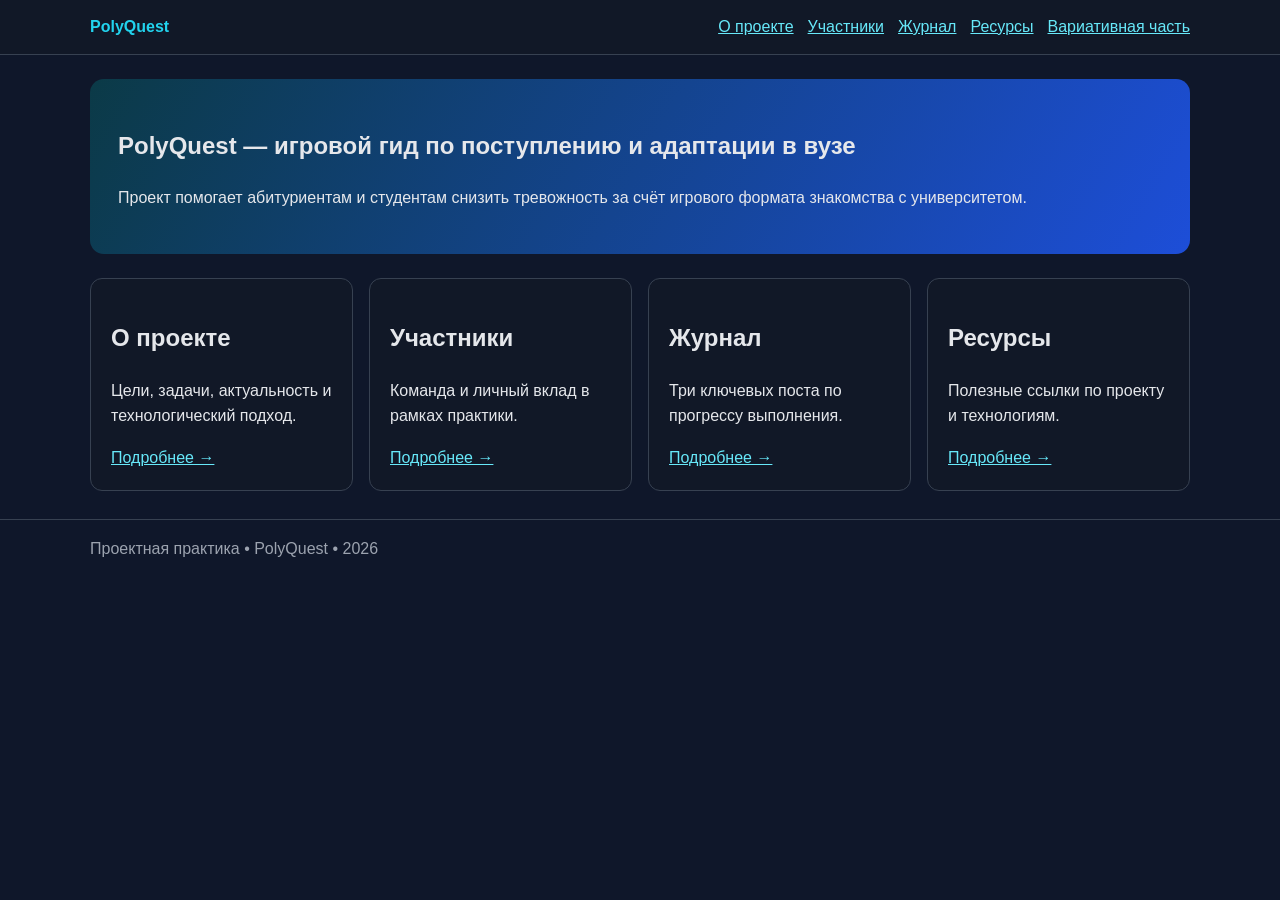
==== site/index.html @ 9ec341b6 "Предзащита" ====
<!doctype html>
<html lang="ru">
<head>
  <meta charset="UTF-8">
  <meta name="viewport" content="width=device-width, initial-scale=1.0">
  <title>PolyQuest — проектная практика</title>
  <link rel="stylesheet" href="css/style.css">
</head>
<body>
  <header class="header">
    <div class="container">
      <a class="logo" href="index.html">PolyQuest</a>
      <nav>
        <ul class="menu">
          <li><a href="about.html">О проекте</a></li>
          <li><a href="participants.html">Участники</a></li>
          <li><a href="journal.html">Журнал</a></li>
          <li><a href="resources.html">Ресурсы</a></li>
          <li><a href="variable.html">Вариативная часть</a></li>
        </ul>
      </nav>
    </div>
  </header>

  <main class="container">
    <section class="hero">
      <h1>PolyQuest — игровой гид по поступлению и адаптации в вузе</h1>
      <p>
        Проект помогает абитуриентам и студентам снизить тревожность за счёт
        игрового формата знакомства с университетом.
      </p>
    </section>

    <section class="cards">
      <article class="card">
        <h2>О проекте</h2>
        <p>Цели, задачи, актуальность и технологический подход.</p>
        <a href="about.html">Подробнее →</a>
      </article>
      <article class="card">
        <h2>Участники</h2>
        <p>Команда и личный вклад в рамках практики.</p>
        <a href="participants.html">Подробнее →</a>
      </article>
      <article class="card">
        <h2>Журнал</h2>
        <p>Три ключевых поста по прогрессу выполнения.</p>
        <a href="journal.html">Подробнее →</a>
      </article>
      <article class="card">
        <h2>Ресурсы</h2>
        <p>Полезные ссылки по проекту и технологиям.</p>
        <a href="resources.html">Подробнее →</a>
      </article>
    </section>
  </main>

  <footer class="footer">
    <div class="container">Проектная практика • PolyQuest • 2026</div>
  </footer>
</body>
</html>
---- site/css/style.css ----
:root {
  --bg: #0f172a;
  --surface: #111827;
  --card: #1f2937;
  --text: #e5e7eb;
  --muted: #9ca3af;
  --accent: #22d3ee;
  --border: #374151;
}

* { box-sizing: border-box; }

body {
  margin: 0;
  font-family: Inter, Segoe UI, Arial, sans-serif;
  background: var(--bg);
  color: var(--text);
  line-height: 1.6;
}

.container {
  width: min(1100px, 92%);
  margin: 0 auto;
}

.header {
  background: var(--surface);
  border-bottom: 1px solid var(--border);
  position: sticky;
  top: 0;
}

.header .container {
  display: flex;
  align-items: center;
  justify-content: space-between;
  gap: 16px;
  padding: 14px 0;
}

.logo {
  color: var(--accent);
  text-decoration: none;
  font-weight: 700;
}

.menu {
  list-style: none;
  display: flex;
  flex-wrap: wrap;
  gap: 14px;
  margin: 0;
  padding: 0;
}

a { color: #67e8f9; }

.hero {
  background: linear-gradient(120deg, #0b3a47, #1d4ed8);
  border-radius: 14px;
  padding: 28px;
  margin: 24px 0;
}

.content,
.card {
  background: var(--surface);
  border: 1px solid var(--border);
  border-radius: 12px;
  padding: 20px;
}

.cards {
  display: grid;
  grid-template-columns: repeat(auto-fit, minmax(230px, 1fr));
  gap: 16px;
  margin-bottom: 26px;
}

.muted { color: var(--muted); }

.footer {
  border-top: 1px solid var(--border);
  margin-top: 28px;
}

.footer .container {
  padding: 16px 0;
  color: var(--muted);
}
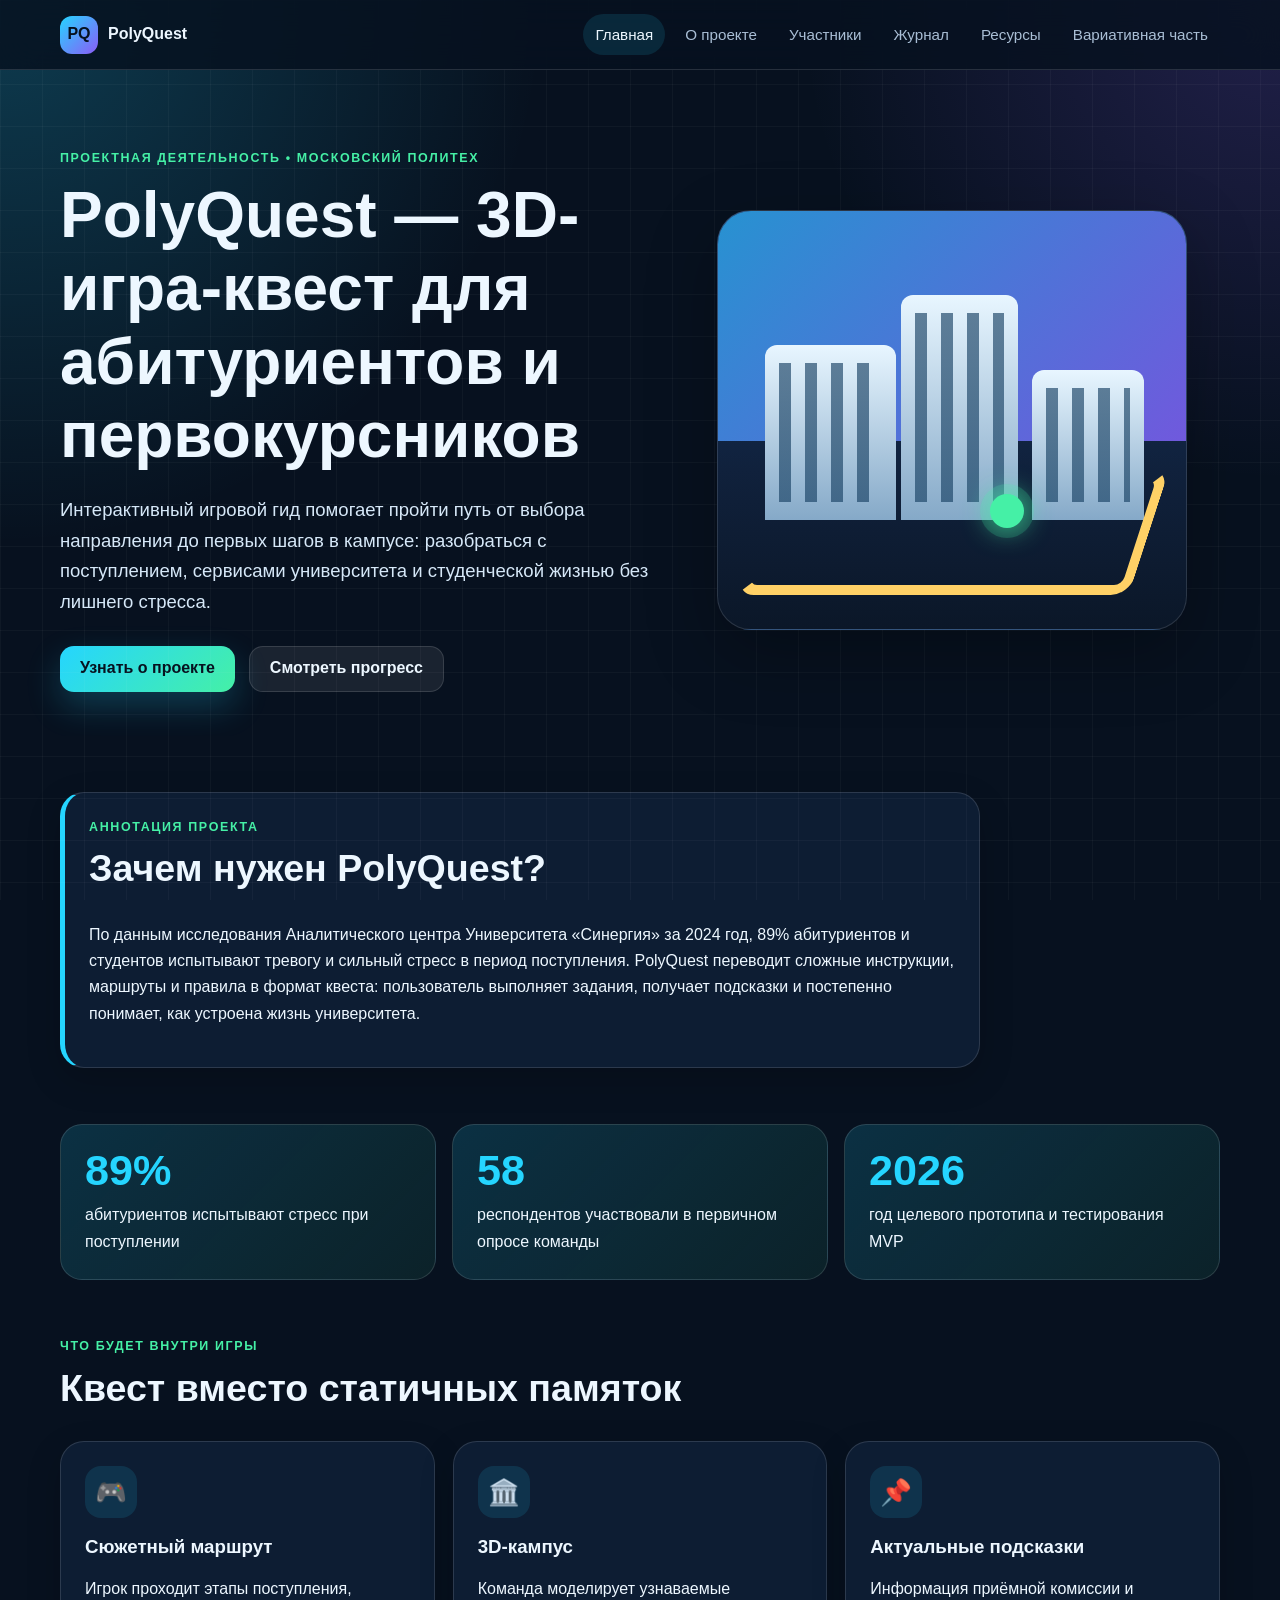
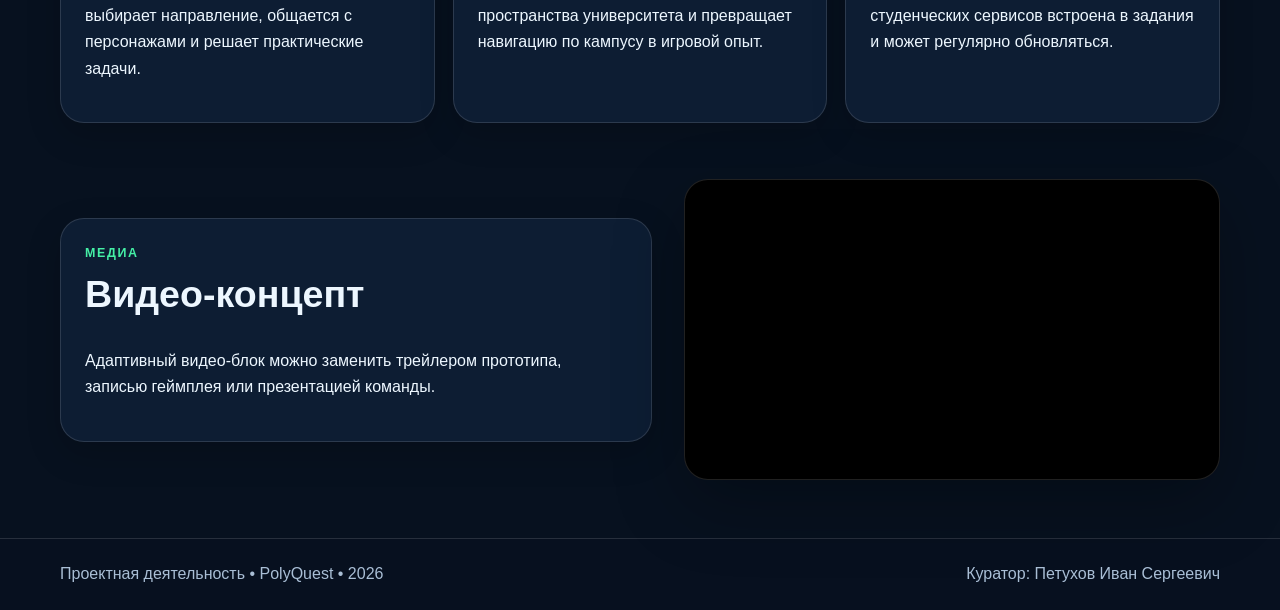
==== commit 9dddd6a3: "Подготовка к защите, доделывания сайта" ====
--- a/site/index.html
+++ b/site/index.html
@@ -1,62 +1,13 @@
 <!doctype html>
 <html lang="ru">
-<head>
-  <meta charset="UTF-8">
-  <meta name="viewport" content="width=device-width, initial-scale=1.0">
-  <title>PolyQuest — проектная практика</title>
-  <link rel="stylesheet" href="css/style.css">
-</head>
+<head><meta charset="UTF-8"><meta name="viewport" content="width=device-width, initial-scale=1.0"><title>PolyQuest — игровой гид по Московскому Политеху</title><link rel="stylesheet" href="css/style.css"></head>
 <body>
-  <header class="header">
-    <div class="container">
-      <a class="logo" href="index.html">PolyQuest</a>
-      <nav>
-        <ul class="menu">
-          <li><a href="about.html">О проекте</a></li>
-          <li><a href="participants.html">Участники</a></li>
-          <li><a href="journal.html">Журнал</a></li>
-          <li><a href="resources.html">Ресурсы</a></li>
-          <li><a href="variable.html">Вариативная часть</a></li>
-        </ul>
-      </nav>
-    </div>
-  </header>
-
-  <main class="container">
-    <section class="hero">
-      <h1>PolyQuest — игровой гид по поступлению и адаптации в вузе</h1>
-      <p>
-        Проект помогает абитуриентам и студентам снизить тревожность за счёт
-        игрового формата знакомства с университетом.
-      </p>
-    </section>
-
-    <section class="cards">
-      <article class="card">
-        <h2>О проекте</h2>
-        <p>Цели, задачи, актуальность и технологический подход.</p>
-        <a href="about.html">Подробнее →</a>
-      </article>
-      <article class="card">
-        <h2>Участники</h2>
-        <p>Команда и личный вклад в рамках практики.</p>
-        <a href="participants.html">Подробнее →</a>
-      </article>
-      <article class="card">
-        <h2>Журнал</h2>
-        <p>Три ключевых поста по прогрессу выполнения.</p>
-        <a href="journal.html">Подробнее →</a>
-      </article>
-      <article class="card">
-        <h2>Ресурсы</h2>
-        <p>Полезные ссылки по проекту и технологиям.</p>
-        <a href="resources.html">Подробнее →</a>
-      </article>
-    </section>
-  </main>
-
-  <footer class="footer">
-    <div class="container">Проектная практика • PolyQuest • 2026</div>
-  </footer>
-</body>
-</html>
+<header class="header"><div class="container nav-wrap"><a class="logo" href="index.html"><span>PQ</span> PolyQuest</a><nav aria-label="Основная навигация"><ul class="menu"><li><a class="active" href="index.html">Главная</a></li><li><a href="about.html">О проекте</a></li><li><a href="participants.html">Участники</a></li><li><a href="journal.html">Журнал</a></li><li><a href="resources.html">Ресурсы</a></li><li><a href="variable.html">Вариативная часть</a></li></ul></nav></div></header>
+<main>
+<section class="hero"><div class="container hero-grid"><div><p class="eyebrow">Проектная деятельность • Московский Политех</p><h1>PolyQuest — 3D-игра-квест для абитуриентов и первокурсников</h1><p class="lead">Интерактивный игровой гид помогает пройти путь от выбора направления до первых шагов в кампусе: разобраться с поступлением, сервисами университета и студенческой жизнью без лишнего стресса.</p><div class="hero-actions"><a class="button" href="about.html">Узнать о проекте</a><a class="button ghost" href="journal.html">Смотреть прогресс</a></div></div><div class="game-visual" role="img" aria-label="CSS-иллюстрация 3D-кампуса"><div class="campus-card"><div class="campus-sky"></div><div class="building building-one"></div><div class="building building-two"></div><div class="building building-three"></div><div class="route"></div><div class="player-dot"></div></div></div></div></section>
+<section class="container section"><article class="content wide annotation"><p class="eyebrow">Аннотация проекта</p><h2>Зачем нужен PolyQuest?</h2><p>По данным исследования Аналитического центра Университета «Синергия» за 2024 год, 89% абитуриентов и студентов испытывают тревогу и сильный стресс в период поступления. PolyQuest переводит сложные инструкции, маршруты и правила в формат квеста: пользователь выполняет задания, получает подсказки и постепенно понимает, как устроена жизнь университета.</p></article></section>
+<section class="container stats section compact"><article class="stat-card"><strong>89%</strong><span>абитуриентов испытывают стресс при поступлении</span></article><article class="stat-card"><strong>58</strong><span>респондентов участвовали в первичном опросе команды</span></article><article class="stat-card"><strong>2026</strong><span>год целевого прототипа и тестирования MVP</span></article></section>
+<section class="container section"><div class="section-head"><p class="eyebrow">Что будет внутри игры</p><h2>Квест вместо статичных памяток</h2></div><div class="cards"><article class="card"><div class="icon">🎮</div><h3>Сюжетный маршрут</h3><p>Игрок проходит этапы поступления, выбирает направление, общается с персонажами и решает практические задачи.</p></article><article class="card"><div class="icon">🏛️</div><h3>3D-кампус</h3><p>Команда моделирует узнаваемые пространства университета и превращает навигацию по кампусу в игровой опыт.</p></article><article class="card"><div class="icon">📌</div><h3>Актуальные подсказки</h3><p>Информация приёмной комиссии и студенческих сервисов встроена в задания и может регулярно обновляться.</p></article></div></section>
+<section class="container section two-column"><div class="content"><p class="eyebrow">Медиа</p><h2>Видео-концепт</h2><p>Адаптивный видео-блок можно заменить трейлером прототипа, записью геймплея или презентацией команды.</p></div><div class="video-frame"><iframe src="https://www.youtube.com/embed/dQw4w9WgXcQ" title="Демонстрационный видеоблок PolyQuest" allowfullscreen></iframe></div></section>
+</main><footer class="footer"><div class="container footer-grid"><span>Проектная деятельность • PolyQuest • 2026</span><span>Куратор: Петухов Иван Сергеевич</span></div></footer>
+</body></html>
--- a/site/css/style.css
+++ b/site/css/style.css
@@ -1,90 +1 @@
-:root {
-  --bg: #0f172a;
-  --surface: #111827;
-  --card: #1f2937;
-  --text: #e5e7eb;
-  --muted: #9ca3af;
-  --accent: #22d3ee;
-  --border: #374151;
-}
-
-* { box-sizing: border-box; }
-
-body {
-  margin: 0;
-  font-family: Inter, Segoe UI, Arial, sans-serif;
-  background: var(--bg);
-  color: var(--text);
-  line-height: 1.6;
-}
-
-.container {
-  width: min(1100px, 92%);
-  margin: 0 auto;
-}
-
-.header {
-  background: var(--surface);
-  border-bottom: 1px solid var(--border);
-  position: sticky;
-  top: 0;
-}
-
-.header .container {
-  display: flex;
-  align-items: center;
-  justify-content: space-between;
-  gap: 16px;
-  padding: 14px 0;
-}
-
-.logo {
-  color: var(--accent);
-  text-decoration: none;
-  font-weight: 700;
-}
-
-.menu {
-  list-style: none;
-  display: flex;
-  flex-wrap: wrap;
-  gap: 14px;
-  margin: 0;
-  padding: 0;
-}
-
-a { color: #67e8f9; }
-
-.hero {
-  background: linear-gradient(120deg, #0b3a47, #1d4ed8);
-  border-radius: 14px;
-  padding: 28px;
-  margin: 24px 0;
-}
-
-.content,
-.card {
-  background: var(--surface);
-  border: 1px solid var(--border);
-  border-radius: 12px;
-  padding: 20px;
-}
-
-.cards {
-  display: grid;
-  grid-template-columns: repeat(auto-fit, minmax(230px, 1fr));
-  gap: 16px;
-  margin-bottom: 26px;
-}
-
-.muted { color: var(--muted); }
-
-.footer {
-  border-top: 1px solid var(--border);
-  margin-top: 28px;
-}
-
-.footer .container {
-  padding: 16px 0;
-  color: var(--muted);
-}
+:root{--bg:#07111f;--surface:rgba(15,31,55,.88);--text:#edf7ff;--muted:#a9bed5;--accent:#25d5ff;--accent2:#8b5cf6;--green:#45f0a6;--border:rgba(255,255,255,.13);--shadow:0 24px 70px rgba(0,0,0,.28)}*{box-sizing:border-box}body{margin:0;font-family:Inter,"Segoe UI",Arial,sans-serif;background:radial-gradient(circle at top left,rgba(37,213,255,.22),transparent 34rem),radial-gradient(circle at top right,rgba(139,92,246,.2),transparent 30rem),var(--bg);color:var(--text);line-height:1.65}body:before{content:"";position:fixed;inset:0;pointer-events:none;background-image:linear-gradient(rgba(255,255,255,.035) 1px,transparent 1px),linear-gradient(90deg,rgba(255,255,255,.035) 1px,transparent 1px);background-size:42px 42px}a{color:#7de8ff;text-decoration:none}a:hover{color:white}.container{width:min(1160px,92%);margin:0 auto}.section{margin:56px auto}.compact{margin-top:28px}.page{padding-top:42px}.header{background:rgba(7,17,31,.84);border-bottom:1px solid var(--border);position:sticky;top:0;z-index:10;backdrop-filter:blur(18px)}.nav-wrap{display:flex;align-items:center;justify-content:space-between;gap:18px;padding:14px 0}.logo{display:inline-flex;align-items:center;gap:10px;color:var(--text);font-weight:800}.logo span{display:grid;place-items:center;width:38px;height:38px;border-radius:12px;background:linear-gradient(135deg,var(--accent),var(--accent2));color:#06111f}.menu{list-style:none;display:flex;flex-wrap:wrap;justify-content:flex-end;gap:8px;margin:0;padding:0}.menu a{display:inline-block;padding:8px 12px;border-radius:999px;color:var(--muted);font-size:.95rem}.menu a:hover,.menu a.active{background:rgba(37,213,255,.12);color:var(--text)}.hero{padding:78px 0 44px;overflow:hidden}.hero-grid,.two-column{display:grid;grid-template-columns:minmax(0,1.05fr) minmax(320px,.95fr);gap:32px;align-items:center}.eyebrow{color:var(--green);text-transform:uppercase;letter-spacing:.13em;font-size:.78rem;font-weight:800;margin:0 0 10px}h1,h2,h3{line-height:1.15;margin-top:0}h1{font-size:clamp(2.2rem,5vw,4.8rem);margin-bottom:22px}h2{font-size:clamp(1.6rem,3vw,2.35rem)}.lead{font-size:1.16rem;color:#d6e8f8;max-width:780px}.muted{color:var(--muted)}.hero-actions{display:flex;flex-wrap:wrap;gap:14px;margin-top:28px}.button{display:inline-flex;align-items:center;justify-content:center;min-height:46px;padding:0 20px;border-radius:14px;color:#06111f;background:linear-gradient(135deg,var(--accent),var(--green));font-weight:800;box-shadow:0 14px 34px rgba(37,213,255,.22)}.button.ghost{background:rgba(255,255,255,.08);color:var(--text);border:1px solid var(--border);box-shadow:none}.game-visual{min-height:420px;display:grid;place-items:center}.campus-card{width:min(470px,100%);aspect-ratio:1.12;position:relative;overflow:hidden;border:1px solid var(--border);border-radius:34px;background:linear-gradient(180deg,#163a68,#10213c 62%,#0b1728);box-shadow:var(--shadow)}.campus-sky{position:absolute;inset:0 0 45%;background:linear-gradient(135deg,#2792d1,#7059dd)}.building{position:absolute;bottom:26%;border-radius:12px 12px 0 0;background:linear-gradient(180deg,#e8f6ff,#85a9c8)}.building:before{content:"";position:absolute;inset:18px 14px;background:repeating-linear-gradient(90deg,#174063 0 12px,transparent 12px 26px);opacity:.65}.building-one{left:10%;width:28%;height:42%}.building-two{left:39%;width:25%;height:54%}.building-three{right:9%;width:24%;height:36%}.route{position:absolute;left:8%;right:8%;bottom:8%;height:30%;border:10px solid transparent;border-bottom-color:#ffd166;border-right-color:#ffd166;transform:skewX(-18deg);border-radius:18px}.player-dot{position:absolute;left:58%;bottom:24%;width:34px;height:34px;border-radius:50%;background:var(--green);box-shadow:0 0 0 10px rgba(69,240,166,.18),0 0 28px rgba(69,240,166,.9)}.content,.card,.resource-card,.post-card{background:var(--surface);border:1px solid var(--border);border-radius:24px;padding:24px;box-shadow:0 12px 34px rgba(0,0,0,.18)}.wide{max-width:920px}.annotation{border-left:5px solid var(--accent)}.accent-panel{background:linear-gradient(135deg,rgba(37,213,255,.16),rgba(139,92,246,.16))}.cards{display:grid;grid-template-columns:repeat(auto-fit,minmax(230px,1fr));gap:18px}.card{transition:.2s}.card:hover{transform:translateY(-4px);border-color:rgba(37,213,255,.45)}.icon{width:52px;height:52px;display:grid;place-items:center;border-radius:16px;background:rgba(37,213,255,.12);font-size:1.6rem;margin-bottom:18px}.stats{display:grid;grid-template-columns:repeat(auto-fit,minmax(220px,1fr));gap:16px}.stat-card{padding:24px;border-radius:22px;background:linear-gradient(135deg,rgba(37,213,255,.16),rgba(69,240,166,.08));border:1px solid var(--border)}.stat-card strong{display:block;font-size:2.7rem;color:var(--accent);line-height:1;margin-bottom:10px}.section-head{max-width:780px;margin-bottom:22px}.page-title{margin-bottom:34px}.video-frame{overflow:hidden;border-radius:24px;border:1px solid var(--border);aspect-ratio:16/9;box-shadow:var(--shadow);background:#000}.video-frame iframe{width:100%;height:100%;border:0;display:block}.task-list{counter-reset:tasks;list-style:none;padding:0;display:grid;gap:14px}.task-list li{counter-increment:tasks;padding:18px 18px 18px 64px;border:1px solid var(--border);border-radius:18px;background:var(--surface);position:relative}.task-list li:before{content:counter(tasks);position:absolute;left:18px;top:16px;width:32px;height:32px;border-radius:50%;display:grid;place-items:center;background:var(--accent);color:#06111f;font-weight:900}.timeline-grid,.roles-grid,.resource-grid,.risk-grid{display:grid;grid-template-columns:repeat(auto-fit,minmax(240px,1fr));gap:18px}.timeline-grid article{padding:22px;border-radius:22px;border:1px solid var(--border);background:var(--surface)}.timeline-grid span,.post-content time{color:var(--green);font-weight:800}.role-block h3{color:var(--accent)}.check-list{padding-left:0;list-style:none}.check-list li{margin:10px 0;padding-left:32px;position:relative}.check-list li:before{content:"✓";position:absolute;left:0;color:var(--green);font-weight:900}.journal-list{display:grid;gap:22px}.post-card{display:grid;grid-template-columns:280px minmax(0,1fr);gap:24px;overflow:hidden;padding:0}.post-content{padding:24px 24px 24px 0}.post-media{min-height:230px}.post-media.research{background:linear-gradient(135deg,#123b64,#2f79a8)}.post-media.prototype{background:linear-gradient(135deg,#33205d,#157d9f)}.post-media.campus{background:linear-gradient(135deg,#173b2f,#2770aa)}.resource-card ul{padding-left:20px}.resource-card li{margin:12px 0}.footer{border-top:1px solid var(--border);margin-top:58px;background:rgba(7,17,31,.75)}.footer-grid{display:flex;justify-content:space-between;gap:16px;flex-wrap:wrap;padding:22px 0;color:var(--muted)}@media(max-width:860px){.nav-wrap{align-items:flex-start;flex-direction:column}.menu{justify-content:flex-start}.hero{padding-top:42px}.hero-grid,.two-column{grid-template-columns:1fr}.game-visual{min-height:320px}.post-card{grid-template-columns:1fr}.post-content{padding:0 24px 24px}.post-media{min-height:180px}}@media(max-width:520px){.container{width:min(100% - 24px,1160px)}.menu a{padding:7px 9px;font-size:.88rem}.content,.card,.resource-card{padding:18px;border-radius:18px}.hero-actions{flex-direction:column}.button{width:100%}}
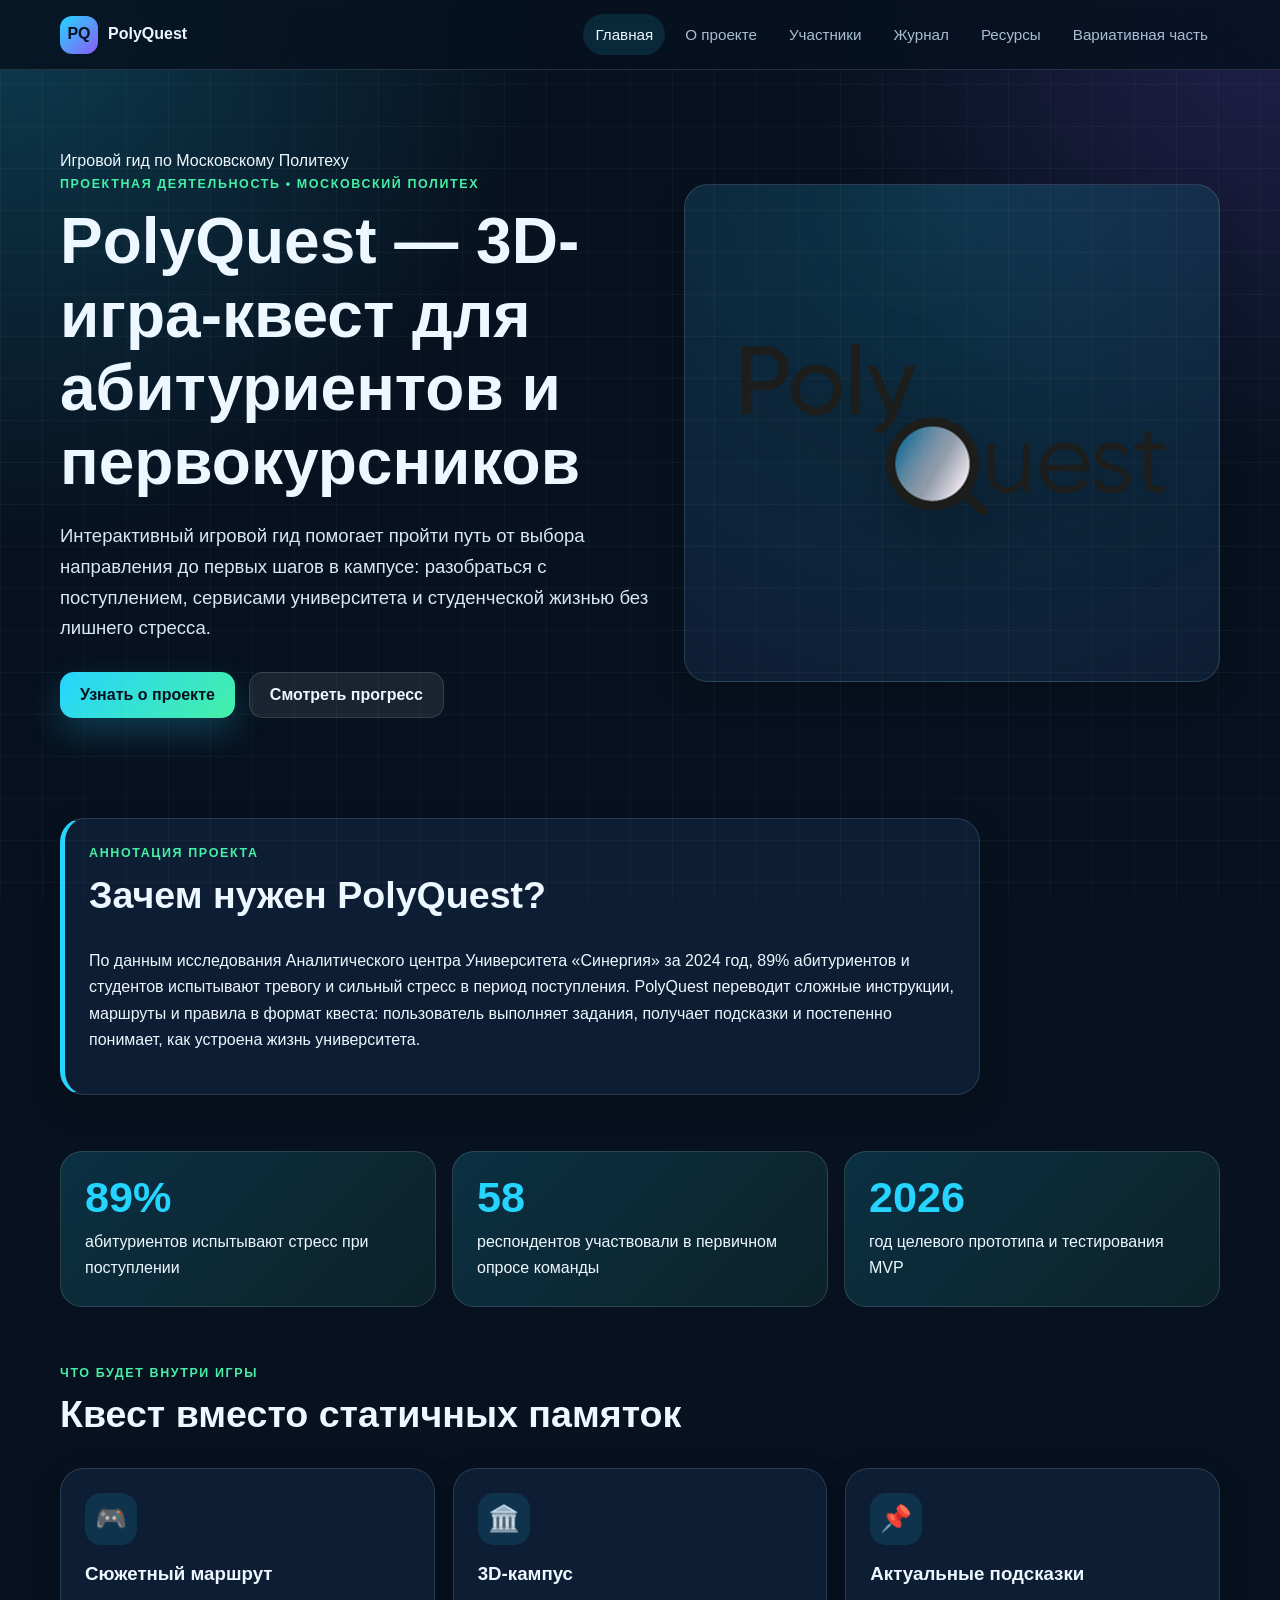
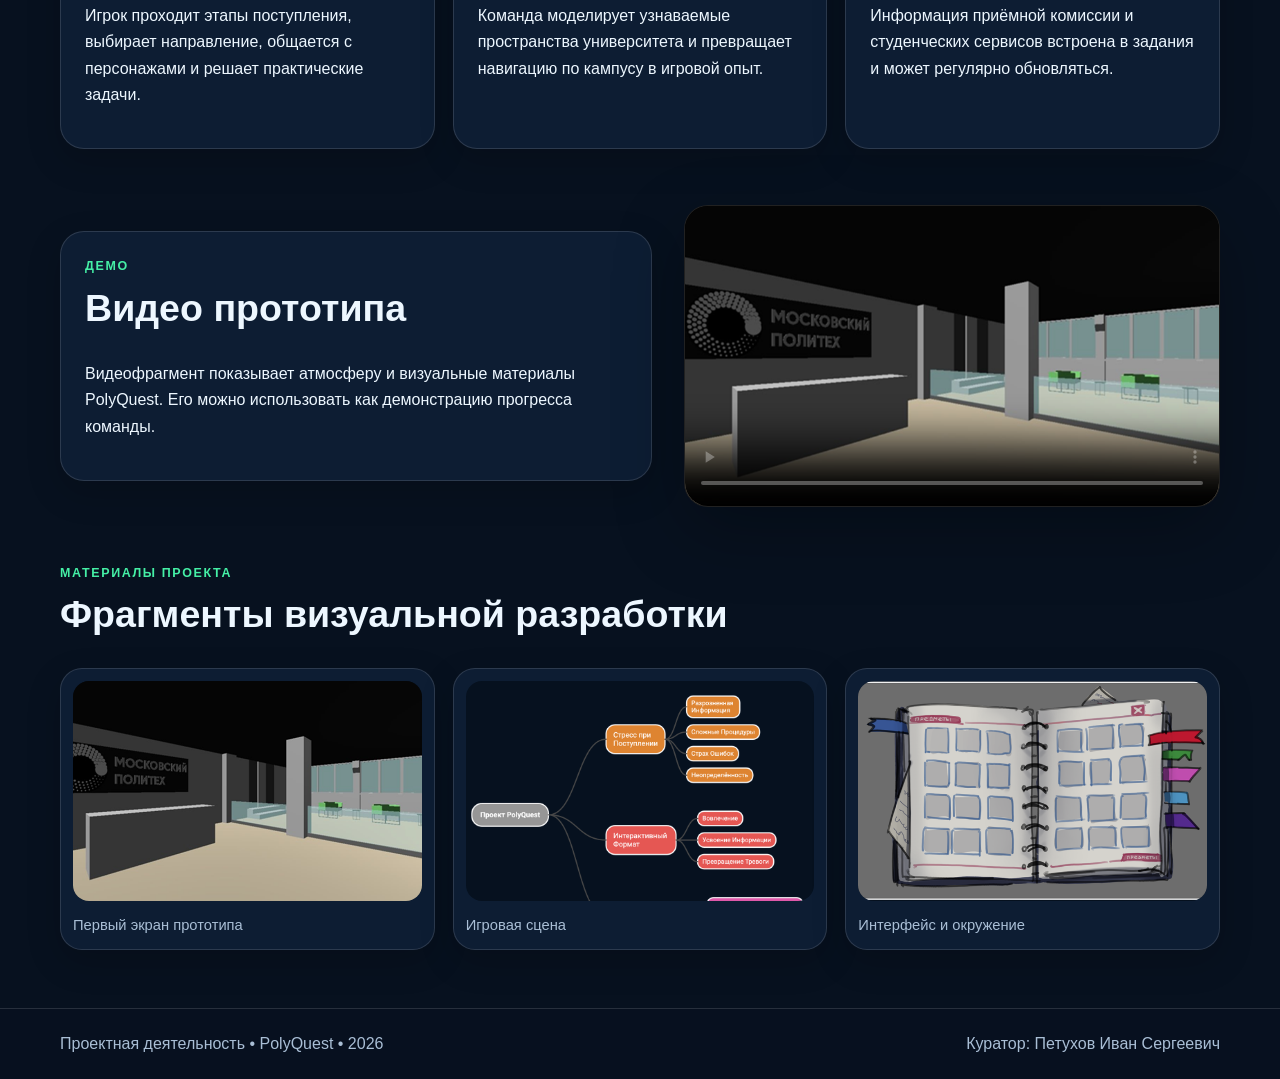
==== commit 53291240: "Добавление материалов на сайт" ====
--- a/site/index.html
+++ b/site/index.html
@@ -1,13 +1,12 @@
 <!doctype html>
 <html lang="ru">
 <head><meta charset="UTF-8"><meta name="viewport" content="width=device-width, initial-scale=1.0"><title>PolyQuest — игровой гид по Московскому Политеху</title><link rel="stylesheet" href="css/style.css"></head>
-<body>
-<header class="header"><div class="container nav-wrap"><a class="logo" href="index.html"><span>PQ</span> PolyQuest</a><nav aria-label="Основная навигация"><ul class="menu"><li><a class="active" href="index.html">Главная</a></li><li><a href="about.html">О проекте</a></li><li><a href="participants.html">Участники</a></li><li><a href="journal.html">Журнал</a></li><li><a href="resources.html">Ресурсы</a></li><li><a href="variable.html">Вариативная часть</a></li></ul></nav></div></header>
+<body><header class="header"><div class="container nav-wrap"><a class="logo" href="index.html"><span>PQ</span> PolyQuest</a><nav aria-label="Основная навигация"><ul class="menu"><li><a class="active" href="index.html">Главная</a></li><li><a href="about.html">О проекте</a></li><li><a href="participants.html">Участники</a></li><li><a href="journal.html">Журнал</a></li><li><a href="resources.html">Ресурсы</a></li><li><a href="variable.html">Вариативная часть</a></li></ul></nav></div></header>
 <main>
-<section class="hero"><div class="container hero-grid"><div><p class="eyebrow">Проектная деятельность • Московский Политех</p><h1>PolyQuest — 3D-игра-квест для абитуриентов и первокурсников</h1><p class="lead">Интерактивный игровой гид помогает пройти путь от выбора направления до первых шагов в кампусе: разобраться с поступлением, сервисами университета и студенческой жизнью без лишнего стресса.</p><div class="hero-actions"><a class="button" href="about.html">Узнать о проекте</a><a class="button ghost" href="journal.html">Смотреть прогресс</a></div></div><div class="game-visual" role="img" aria-label="CSS-иллюстрация 3D-кампуса"><div class="campus-card"><div class="campus-sky"></div><div class="building building-one"></div><div class="building building-two"></div><div class="building building-three"></div><div class="route"></div><div class="player-dot"></div></div></div></div></section>
+<section class="hero"><div class="container hero-grid"><div><div class="project-logo"><span>Игровой гид по Московскому Политеху</span></div><p class="eyebrow">Проектная деятельность • Московский Политех</p><h1>PolyQuest — 3D-игра-квест для абитуриентов и первокурсников</h1><p class="lead">Интерактивный игровой гид помогает пройти путь от выбора направления до первых шагов в кампусе: разобраться с поступлением, сервисами университета и студенческой жизнью без лишнего стресса.</p><div class="hero-actions"><a class="button" href="about.html">Узнать о проекте</a><a class="button ghost" href="journal.html">Смотреть прогресс</a></div></div><figure class="hero-shot"><img src="материалы/logo.png" alt="Логотип PolyQuest"></figure></div></section>
 <section class="container section"><article class="content wide annotation"><p class="eyebrow">Аннотация проекта</p><h2>Зачем нужен PolyQuest?</h2><p>По данным исследования Аналитического центра Университета «Синергия» за 2024 год, 89% абитуриентов и студентов испытывают тревогу и сильный стресс в период поступления. PolyQuest переводит сложные инструкции, маршруты и правила в формат квеста: пользователь выполняет задания, получает подсказки и постепенно понимает, как устроена жизнь университета.</p></article></section>
 <section class="container stats section compact"><article class="stat-card"><strong>89%</strong><span>абитуриентов испытывают стресс при поступлении</span></article><article class="stat-card"><strong>58</strong><span>респондентов участвовали в первичном опросе команды</span></article><article class="stat-card"><strong>2026</strong><span>год целевого прототипа и тестирования MVP</span></article></section>
 <section class="container section"><div class="section-head"><p class="eyebrow">Что будет внутри игры</p><h2>Квест вместо статичных памяток</h2></div><div class="cards"><article class="card"><div class="icon">🎮</div><h3>Сюжетный маршрут</h3><p>Игрок проходит этапы поступления, выбирает направление, общается с персонажами и решает практические задачи.</p></article><article class="card"><div class="icon">🏛️</div><h3>3D-кампус</h3><p>Команда моделирует узнаваемые пространства университета и превращает навигацию по кампусу в игровой опыт.</p></article><article class="card"><div class="icon">📌</div><h3>Актуальные подсказки</h3><p>Информация приёмной комиссии и студенческих сервисов встроена в задания и может регулярно обновляться.</p></article></div></section>
-<section class="container section two-column"><div class="content"><p class="eyebrow">Медиа</p><h2>Видео-концепт</h2><p>Адаптивный видео-блок можно заменить трейлером прототипа, записью геймплея или презентацией команды.</p></div><div class="video-frame"><iframe src="https://www.youtube.com/embed/dQw4w9WgXcQ" title="Демонстрационный видеоблок PolyQuest" allowfullscreen></iframe></div></section>
-</main><footer class="footer"><div class="container footer-grid"><span>Проектная деятельность • PolyQuest • 2026</span><span>Куратор: Петухов Иван Сергеевич</span></div></footer>
-</body></html>+<section class="container section two-column"><div class="content"><p class="eyebrow">Демо</p><h2>Видео прототипа</h2><p>Видеофрагмент показывает атмосферу и визуальные материалы PolyQuest. Его можно использовать как демонстрацию прогресса команды.</p></div><div class="video-frame"><video src="материалы/polyquest видео демо.mp4" controls preload="metadata" poster="материалы/image_2026-05-04_14-51-12.png"></video></div></section>
+<section class="container section"><div class="section-head"><p class="eyebrow">Материалы проекта</p><h2>Фрагменты визуальной разработки</h2></div><div class="media-gallery"><figure><img src="материалы/image_2026-05-04_14-51-12.png" alt="Скриншот PolyQuest 1"><figcaption>Первый экран прототипа</figcaption></figure><figure><img src="материалы/image_2026-05-04_14-51-19.png" alt="Скриншот PolyQuest 2"><figcaption>Игровая сцена</figcaption></figure><figure><img src="материалы/image_2026-05-04_14-52-14.png" alt="Скриншот PolyQuest 3"><figcaption>Интерфейс и окружение</figcaption></figure></div></section>
+</main><footer class="footer"><div class="container footer-grid"><span>Проектная деятельность • PolyQuest • 2026</span><span>Куратор: Петухов Иван Сергеевич</span></div></footer></body></html>
--- a/site/css/style.css
+++ b/site/css/style.css
@@ -1 +1 @@
-:root{--bg:#07111f;--surface:rgba(15,31,55,.88);--text:#edf7ff;--muted:#a9bed5;--accent:#25d5ff;--accent2:#8b5cf6;--green:#45f0a6;--border:rgba(255,255,255,.13);--shadow:0 24px 70px rgba(0,0,0,.28)}*{box-sizing:border-box}body{margin:0;font-family:Inter,"Segoe UI",Arial,sans-serif;background:radial-gradient(circle at top left,rgba(37,213,255,.22),transparent 34rem),radial-gradient(circle at top right,rgba(139,92,246,.2),transparent 30rem),var(--bg);color:var(--text);line-height:1.65}body:before{content:"";position:fixed;inset:0;pointer-events:none;background-image:linear-gradient(rgba(255,255,255,.035) 1px,transparent 1px),linear-gradient(90deg,rgba(255,255,255,.035) 1px,transparent 1px);background-size:42px 42px}a{color:#7de8ff;text-decoration:none}a:hover{color:white}.container{width:min(1160px,92%);margin:0 auto}.section{margin:56px auto}.compact{margin-top:28px}.page{padding-top:42px}.header{background:rgba(7,17,31,.84);border-bottom:1px solid var(--border);position:sticky;top:0;z-index:10;backdrop-filter:blur(18px)}.nav-wrap{display:flex;align-items:center;justify-content:space-between;gap:18px;padding:14px 0}.logo{display:inline-flex;align-items:center;gap:10px;color:var(--text);font-weight:800}.logo span{display:grid;place-items:center;width:38px;height:38px;border-radius:12px;background:linear-gradient(135deg,var(--accent),var(--accent2));color:#06111f}.menu{list-style:none;display:flex;flex-wrap:wrap;justify-content:flex-end;gap:8px;margin:0;padding:0}.menu a{display:inline-block;padding:8px 12px;border-radius:999px;color:var(--muted);font-size:.95rem}.menu a:hover,.menu a.active{background:rgba(37,213,255,.12);color:var(--text)}.hero{padding:78px 0 44px;overflow:hidden}.hero-grid,.two-column{display:grid;grid-template-columns:minmax(0,1.05fr) minmax(320px,.95fr);gap:32px;align-items:center}.eyebrow{color:var(--green);text-transform:uppercase;letter-spacing:.13em;font-size:.78rem;font-weight:800;margin:0 0 10px}h1,h2,h3{line-height:1.15;margin-top:0}h1{font-size:clamp(2.2rem,5vw,4.8rem);margin-bottom:22px}h2{font-size:clamp(1.6rem,3vw,2.35rem)}.lead{font-size:1.16rem;color:#d6e8f8;max-width:780px}.muted{color:var(--muted)}.hero-actions{display:flex;flex-wrap:wrap;gap:14px;margin-top:28px}.button{display:inline-flex;align-items:center;justify-content:center;min-height:46px;padding:0 20px;border-radius:14px;color:#06111f;background:linear-gradient(135deg,var(--accent),var(--green));font-weight:800;box-shadow:0 14px 34px rgba(37,213,255,.22)}.button.ghost{background:rgba(255,255,255,.08);color:var(--text);border:1px solid var(--border);box-shadow:none}.game-visual{min-height:420px;display:grid;place-items:center}.campus-card{width:min(470px,100%);aspect-ratio:1.12;position:relative;overflow:hidden;border:1px solid var(--border);border-radius:34px;background:linear-gradient(180deg,#163a68,#10213c 62%,#0b1728);box-shadow:var(--shadow)}.campus-sky{position:absolute;inset:0 0 45%;background:linear-gradient(135deg,#2792d1,#7059dd)}.building{position:absolute;bottom:26%;border-radius:12px 12px 0 0;background:linear-gradient(180deg,#e8f6ff,#85a9c8)}.building:before{content:"";position:absolute;inset:18px 14px;background:repeating-linear-gradient(90deg,#174063 0 12px,transparent 12px 26px);opacity:.65}.building-one{left:10%;width:28%;height:42%}.building-two{left:39%;width:25%;height:54%}.building-three{right:9%;width:24%;height:36%}.route{position:absolute;left:8%;right:8%;bottom:8%;height:30%;border:10px solid transparent;border-bottom-color:#ffd166;border-right-color:#ffd166;transform:skewX(-18deg);border-radius:18px}.player-dot{position:absolute;left:58%;bottom:24%;width:34px;height:34px;border-radius:50%;background:var(--green);box-shadow:0 0 0 10px rgba(69,240,166,.18),0 0 28px rgba(69,240,166,.9)}.content,.card,.resource-card,.post-card{background:var(--surface);border:1px solid var(--border);border-radius:24px;padding:24px;box-shadow:0 12px 34px rgba(0,0,0,.18)}.wide{max-width:920px}.annotation{border-left:5px solid var(--accent)}.accent-panel{background:linear-gradient(135deg,rgba(37,213,255,.16),rgba(139,92,246,.16))}.cards{display:grid;grid-template-columns:repeat(auto-fit,minmax(230px,1fr));gap:18px}.card{transition:.2s}.card:hover{transform:translateY(-4px);border-color:rgba(37,213,255,.45)}.icon{width:52px;height:52px;display:grid;place-items:center;border-radius:16px;background:rgba(37,213,255,.12);font-size:1.6rem;margin-bottom:18px}.stats{display:grid;grid-template-columns:repeat(auto-fit,minmax(220px,1fr));gap:16px}.stat-card{padding:24px;border-radius:22px;background:linear-gradient(135deg,rgba(37,213,255,.16),rgba(69,240,166,.08));border:1px solid var(--border)}.stat-card strong{display:block;font-size:2.7rem;color:var(--accent);line-height:1;margin-bottom:10px}.section-head{max-width:780px;margin-bottom:22px}.page-title{margin-bottom:34px}.video-frame{overflow:hidden;border-radius:24px;border:1px solid var(--border);aspect-ratio:16/9;box-shadow:var(--shadow);background:#000}.video-frame iframe{width:100%;height:100%;border:0;display:block}.task-list{counter-reset:tasks;list-style:none;padding:0;display:grid;gap:14px}.task-list li{counter-increment:tasks;padding:18px 18px 18px 64px;border:1px solid var(--border);border-radius:18px;background:var(--surface);position:relative}.task-list li:before{content:counter(tasks);position:absolute;left:18px;top:16px;width:32px;height:32px;border-radius:50%;display:grid;place-items:center;background:var(--accent);color:#06111f;font-weight:900}.timeline-grid,.roles-grid,.resource-grid,.risk-grid{display:grid;grid-template-columns:repeat(auto-fit,minmax(240px,1fr));gap:18px}.timeline-grid article{padding:22px;border-radius:22px;border:1px solid var(--border);background:var(--surface)}.timeline-grid span,.post-content time{color:var(--green);font-weight:800}.role-block h3{color:var(--accent)}.check-list{padding-left:0;list-style:none}.check-list li{margin:10px 0;padding-left:32px;position:relative}.check-list li:before{content:"✓";position:absolute;left:0;color:var(--green);font-weight:900}.journal-list{display:grid;gap:22px}.post-card{display:grid;grid-template-columns:280px minmax(0,1fr);gap:24px;overflow:hidden;padding:0}.post-content{padding:24px 24px 24px 0}.post-media{min-height:230px}.post-media.research{background:linear-gradient(135deg,#123b64,#2f79a8)}.post-media.prototype{background:linear-gradient(135deg,#33205d,#157d9f)}.post-media.campus{background:linear-gradient(135deg,#173b2f,#2770aa)}.resource-card ul{padding-left:20px}.resource-card li{margin:12px 0}.footer{border-top:1px solid var(--border);margin-top:58px;background:rgba(7,17,31,.75)}.footer-grid{display:flex;justify-content:space-between;gap:16px;flex-wrap:wrap;padding:22px 0;color:var(--muted)}@media(max-width:860px){.nav-wrap{align-items:flex-start;flex-direction:column}.menu{justify-content:flex-start}.hero{padding-top:42px}.hero-grid,.two-column{grid-template-columns:1fr}.game-visual{min-height:320px}.post-card{grid-template-columns:1fr}.post-content{padding:0 24px 24px}.post-media{min-height:180px}}@media(max-width:520px){.container{width:min(100% - 24px,1160px)}.menu a{padding:7px 9px;font-size:.88rem}.content,.card,.resource-card{padding:18px;border-radius:18px}.hero-actions{flex-direction:column}.button{width:100%}}+:root{--bg:#07111f;--surface:rgba(15,31,55,.88);--text:#edf7ff;--muted:#a9bed5;--accent:#25d5ff;--accent2:#8b5cf6;--green:#45f0a6;--border:rgba(255,255,255,.13);--shadow:0 24px 70px rgba(0,0,0,.28)}*{box-sizing:border-box}body{margin:0;font-family:Inter,"Segoe UI",Arial,sans-serif;background:radial-gradient(circle at top left,rgba(37,213,255,.22),transparent 34rem),radial-gradient(circle at top right,rgba(139,92,246,.2),transparent 30rem),var(--bg);color:var(--text);line-height:1.65}body:before{content:"";position:fixed;inset:0;pointer-events:none;background-image:linear-gradient(rgba(255,255,255,.035) 1px,transparent 1px),linear-gradient(90deg,rgba(255,255,255,.035) 1px,transparent 1px);background-size:42px 42px}a{color:#7de8ff;text-decoration:none}a:hover{color:white}.container{width:min(1160px,92%);margin:0 auto}.section{margin:56px auto}.compact{margin-top:28px}.page{padding-top:42px}.header{background:rgba(7,17,31,.84);border-bottom:1px solid var(--border);position:sticky;top:0;z-index:10;backdrop-filter:blur(18px)}.nav-wrap{display:flex;align-items:center;justify-content:space-between;gap:18px;padding:14px 0}.logo{display:inline-flex;align-items:center;gap:10px;color:var(--text);font-weight:800}.logo span{display:grid;place-items:center;width:38px;height:38px;border-radius:12px;background:linear-gradient(135deg,var(--accent),var(--accent2));color:#06111f}.menu{list-style:none;display:flex;flex-wrap:wrap;justify-content:flex-end;gap:8px;margin:0;padding:0}.menu a{display:inline-block;padding:8px 12px;border-radius:999px;color:var(--muted);font-size:.95rem}.menu a:hover,.menu a.active{background:rgba(37,213,255,.12);color:var(--text)}.hero{padding:78px 0 44px;overflow:hidden}.hero-grid,.two-column{display:grid;grid-template-columns:minmax(0,1.05fr) minmax(320px,.95fr);gap:32px;align-items:center}.eyebrow{color:var(--green);text-transform:uppercase;letter-spacing:.13em;font-size:.78rem;font-weight:800;margin:0 0 10px}h1,h2,h3{line-height:1.15;margin-top:0}h1{font-size:clamp(2.2rem,5vw,4.8rem);margin-bottom:22px}h2{font-size:clamp(1.6rem,3vw,2.35rem)}.lead{font-size:1.16rem;color:#d6e8f8;max-width:780px}.muted{color:var(--muted)}.hero-actions{display:flex;flex-wrap:wrap;gap:14px;margin-top:28px}.button{display:inline-flex;align-items:center;justify-content:center;min-height:46px;padding:0 20px;border-radius:14px;color:#06111f;background:linear-gradient(135deg,var(--accent),var(--green));font-weight:800;box-shadow:0 14px 34px rgba(37,213,255,.22)}.button.ghost{background:rgba(255,255,255,.08);color:var(--text);border:1px solid var(--border);box-shadow:none}.content,.card,.resource-card,.post-card,.hero-shot,.media-card{background:var(--surface);border:1px solid var(--border);border-radius:24px;padding:24px;box-shadow:0 12px 34px rgba(0,0,0,.18)}.wide{max-width:920px}.annotation{border-left:5px solid var(--accent)}.accent-panel{background:linear-gradient(135deg,rgba(37,213,255,.16),rgba(139,92,246,.16))}.cards{display:grid;grid-template-columns:repeat(auto-fit,minmax(230px,1fr));gap:18px}.card{transition:.2s}.card:hover{transform:translateY(-4px);border-color:rgba(37,213,255,.45)}.icon{width:52px;height:52px;display:grid;place-items:center;border-radius:16px;background:rgba(37,213,255,.12);font-size:1.6rem;margin-bottom:18px}.stats{display:grid;grid-template-columns:repeat(auto-fit,minmax(220px,1fr));gap:16px}.stat-card{padding:24px;border-radius:22px;background:linear-gradient(135deg,rgba(37,213,255,.16),rgba(69,240,166,.08));border:1px solid var(--border)}.stat-card strong{display:block;font-size:2.7rem;color:var(--accent);line-height:1;margin-bottom:10px}.section-head{max-width:780px;margin-bottom:22px}.page-title{margin-bottom:34px}.video-frame{overflow:hidden;border-radius:24px;border:1px solid var(--border);aspect-ratio:16/9;box-shadow:var(--shadow);background:#000}.video-frame iframe,.video-frame video{width:100%;height:100%;border:0;display:block;object-fit:cover}.task-list{counter-reset:tasks;list-style:none;padding:0;display:grid;gap:14px}.task-list li{counter-increment:tasks;padding:18px 18px 18px 64px;border:1px solid var(--border);border-radius:18px;background:var(--surface);position:relative}.task-list li:before{content:counter(tasks);position:absolute;left:18px;top:16px;width:32px;height:32px;border-radius:50%;display:grid;place-items:center;background:var(--accent);color:#06111f;font-weight:900}.timeline-grid,.roles-grid,.resource-grid,.risk-grid{display:grid;grid-template-columns:repeat(auto-fit,minmax(240px,1fr));gap:18px}.timeline-grid article{padding:22px;border-radius:22px;border:1px solid var(--border);background:var(--surface)}.timeline-grid span,.post-content time{color:var(--green);font-weight:800}.role-block h3{color:var(--accent)}.check-list{padding-left:0;list-style:none}.check-list li{margin:10px 0;padding-left:32px;position:relative}.check-list li:before{content:"✓";position:absolute;left:0;color:var(--green);font-weight:900}.journal-list{display:grid;gap:22px}.post-card{display:grid;grid-template-columns:320px minmax(0,1fr);gap:24px;overflow:hidden;padding:0}.post-content{padding:24px 24px 24px 0}.post-media{min-height:230px;background:linear-gradient(135deg,#123b64,#2f79a8)}.post-media img,.post-media video{width:100%;height:100%;min-height:230px;display:block;object-fit:cover}.resource-card ul{padding-left:20px}.resource-card li{margin:12px 0}.hero-shot{margin:0;padding:18px;overflow:hidden;background:radial-gradient(circle at top,rgba(37,213,255,.18),rgba(15,31,55,.9))}.hero-shot img{width:100%;max-height:460px;object-fit:contain;display:block;filter:drop-shadow(0 24px 40px rgba(0,0,0,.35))}.hero-shot figcaption,.media-gallery figcaption,.media-card figcaption{color:var(--muted);font-size:.92rem;margin-top:12px}.media-card{margin:0}.media-card img{width:100%;max-height:360px;object-fit:contain;display:block}.media-gallery{display:grid;grid-template-columns:repeat(auto-fit,minmax(240px,1fr));gap:18px}.media-gallery figure{margin:0;background:var(--surface);border:1px solid var(--border);border-radius:22px;padding:12px;overflow:hidden;box-shadow:0 12px 34px rgba(0,0,0,.18)}.media-gallery img{width:100%;height:220px;object-fit:cover;border-radius:16px;display:block;background:#06111f}.footer{border-top:1px solid var(--border);margin-top:58px;background:rgba(7,17,31,.75)}.footer-grid{display:flex;justify-content:space-between;gap:16px;flex-wrap:wrap;padding:22px 0;color:var(--muted)}@media(max-width:860px){.nav-wrap{align-items:flex-start;flex-direction:column}.menu{justify-content:flex-start}.hero{padding-top:42px}.hero-grid,.two-column{grid-template-columns:1fr}.post-card{grid-template-columns:1fr}.post-content{padding:0 24px 24px}.post-media,.post-media img,.post-media video{min-height:200px}.media-gallery img{height:200px}}@media(max-width:520px){.container{width:min(100% - 24px,1160px)}.menu a{padding:7px 9px;font-size:.88rem}.content,.card,.resource-card,.hero-shot,.media-card{padding:18px;border-radius:18px}.hero-actions{flex-direction:column}.button{width:100%}}
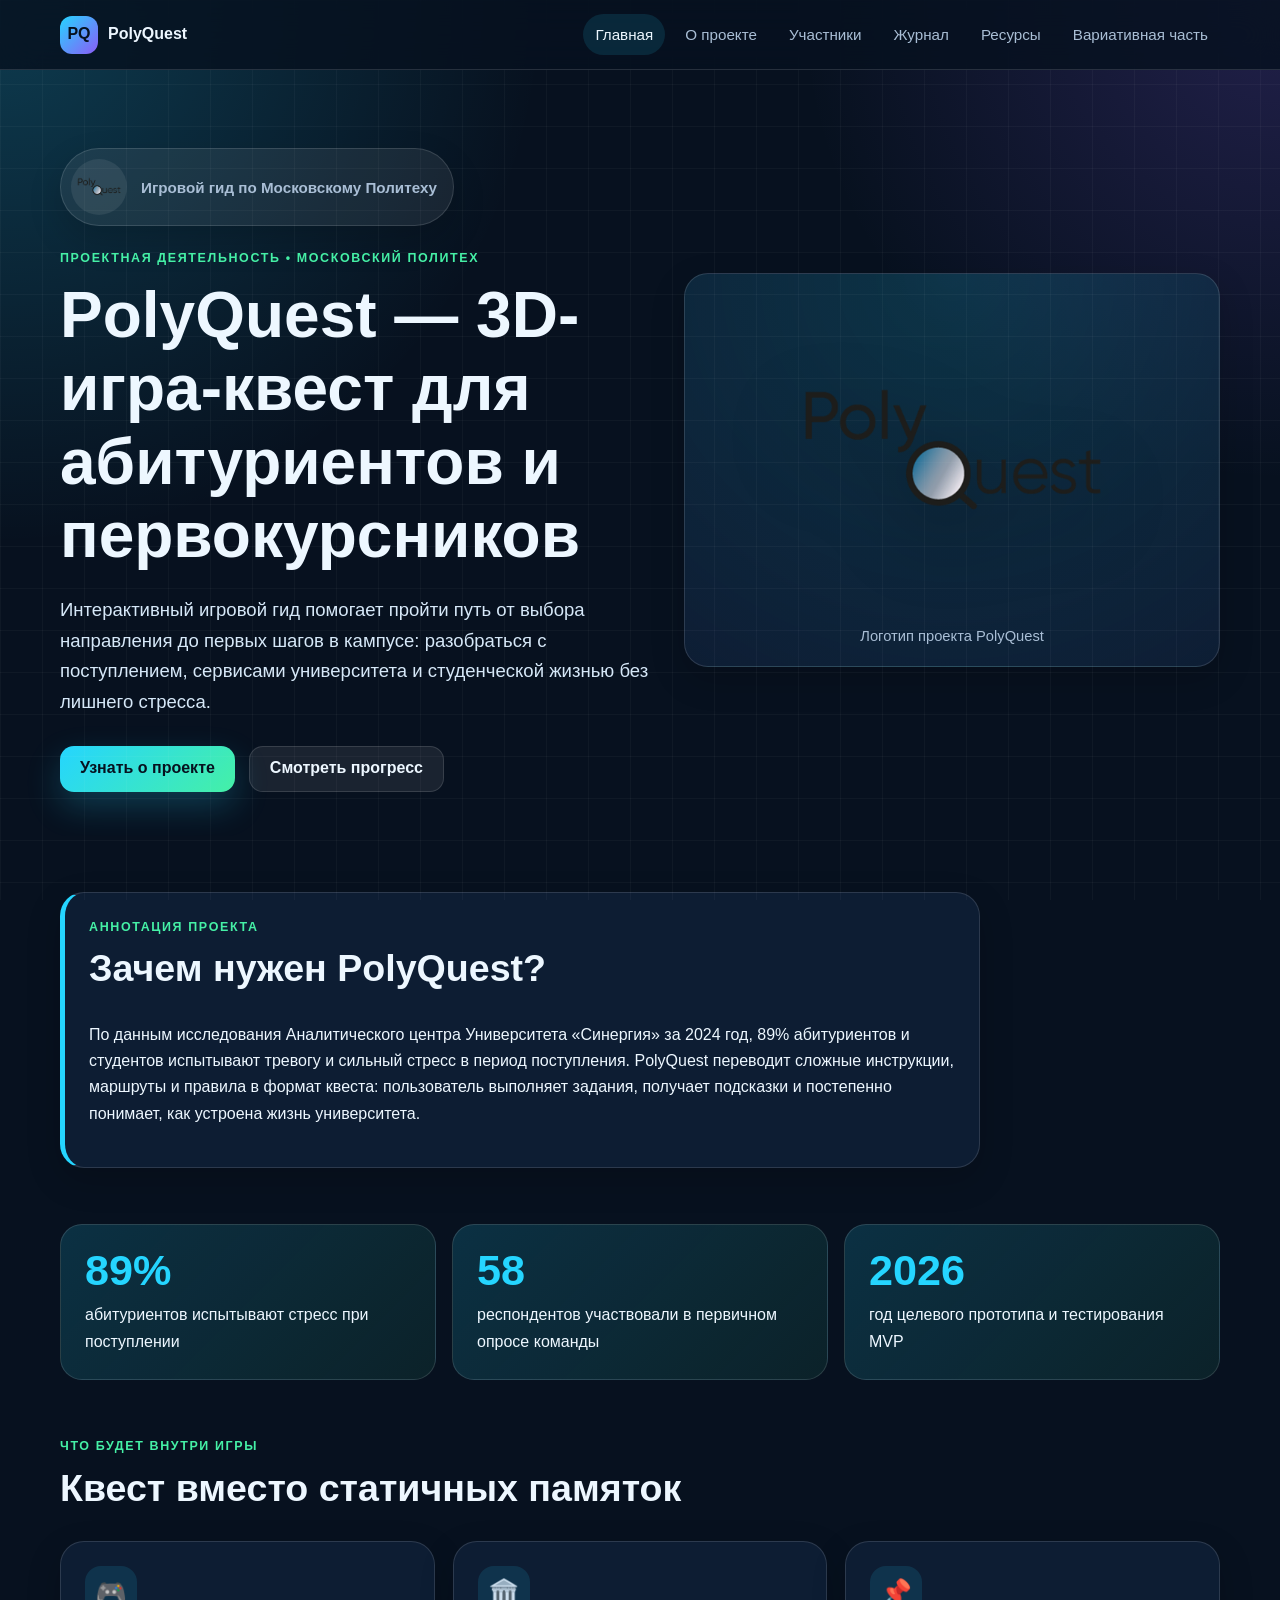
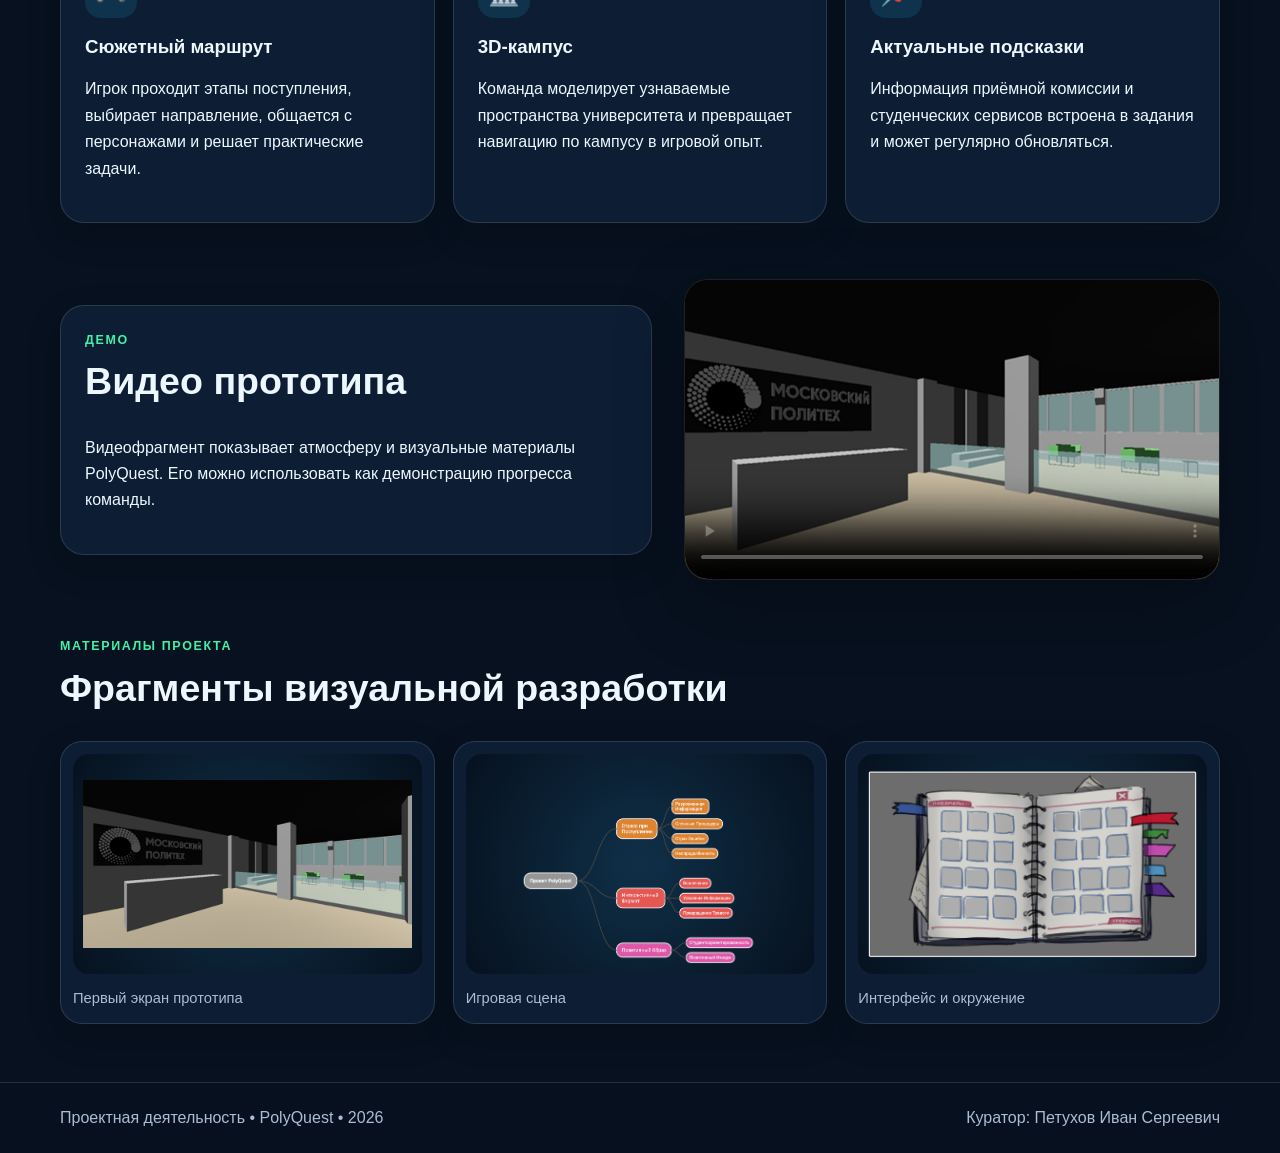
==== commit 562d7cdb: "Подготовка к защите" ====
--- a/site/index.html
+++ b/site/index.html
@@ -1,12 +1,143 @@
 <!doctype html>
 <html lang="ru">
-<head><meta charset="UTF-8"><meta name="viewport" content="width=device-width, initial-scale=1.0"><title>PolyQuest — игровой гид по Московскому Политеху</title><link rel="stylesheet" href="css/style.css"></head>
-<body><header class="header"><div class="container nav-wrap"><a class="logo" href="index.html"><span>PQ</span> PolyQuest</a><nav aria-label="Основная навигация"><ul class="menu"><li><a class="active" href="index.html">Главная</a></li><li><a href="about.html">О проекте</a></li><li><a href="participants.html">Участники</a></li><li><a href="journal.html">Журнал</a></li><li><a href="resources.html">Ресурсы</a></li><li><a href="variable.html">Вариативная часть</a></li></ul></nav></div></header>
-<main>
-<section class="hero"><div class="container hero-grid"><div><div class="project-logo"><span>Игровой гид по Московскому Политеху</span></div><p class="eyebrow">Проектная деятельность • Московский Политех</p><h1>PolyQuest — 3D-игра-квест для абитуриентов и первокурсников</h1><p class="lead">Интерактивный игровой гид помогает пройти путь от выбора направления до первых шагов в кампусе: разобраться с поступлением, сервисами университета и студенческой жизнью без лишнего стресса.</p><div class="hero-actions"><a class="button" href="about.html">Узнать о проекте</a><a class="button ghost" href="journal.html">Смотреть прогресс</a></div></div><figure class="hero-shot"><img src="материалы/logo.png" alt="Логотип PolyQuest"></figure></div></section>
-<section class="container section"><article class="content wide annotation"><p class="eyebrow">Аннотация проекта</p><h2>Зачем нужен PolyQuest?</h2><p>По данным исследования Аналитического центра Университета «Синергия» за 2024 год, 89% абитуриентов и студентов испытывают тревогу и сильный стресс в период поступления. PolyQuest переводит сложные инструкции, маршруты и правила в формат квеста: пользователь выполняет задания, получает подсказки и постепенно понимает, как устроена жизнь университета.</p></article></section>
-<section class="container stats section compact"><article class="stat-card"><strong>89%</strong><span>абитуриентов испытывают стресс при поступлении</span></article><article class="stat-card"><strong>58</strong><span>респондентов участвовали в первичном опросе команды</span></article><article class="stat-card"><strong>2026</strong><span>год целевого прототипа и тестирования MVP</span></article></section>
-<section class="container section"><div class="section-head"><p class="eyebrow">Что будет внутри игры</p><h2>Квест вместо статичных памяток</h2></div><div class="cards"><article class="card"><div class="icon">🎮</div><h3>Сюжетный маршрут</h3><p>Игрок проходит этапы поступления, выбирает направление, общается с персонажами и решает практические задачи.</p></article><article class="card"><div class="icon">🏛️</div><h3>3D-кампус</h3><p>Команда моделирует узнаваемые пространства университета и превращает навигацию по кампусу в игровой опыт.</p></article><article class="card"><div class="icon">📌</div><h3>Актуальные подсказки</h3><p>Информация приёмной комиссии и студенческих сервисов встроена в задания и может регулярно обновляться.</p></article></div></section>
-<section class="container section two-column"><div class="content"><p class="eyebrow">Демо</p><h2>Видео прототипа</h2><p>Видеофрагмент показывает атмосферу и визуальные материалы PolyQuest. Его можно использовать как демонстрацию прогресса команды.</p></div><div class="video-frame"><video src="материалы/polyquest видео демо.mp4" controls preload="metadata" poster="материалы/image_2026-05-04_14-51-12.png"></video></div></section>
-<section class="container section"><div class="section-head"><p class="eyebrow">Материалы проекта</p><h2>Фрагменты визуальной разработки</h2></div><div class="media-gallery"><figure><img src="материалы/image_2026-05-04_14-51-12.png" alt="Скриншот PolyQuest 1"><figcaption>Первый экран прототипа</figcaption></figure><figure><img src="материалы/image_2026-05-04_14-51-19.png" alt="Скриншот PolyQuest 2"><figcaption>Игровая сцена</figcaption></figure><figure><img src="материалы/image_2026-05-04_14-52-14.png" alt="Скриншот PolyQuest 3"><figcaption>Интерфейс и окружение</figcaption></figure></div></section>
-</main><footer class="footer"><div class="container footer-grid"><span>Проектная деятельность • PolyQuest • 2026</span><span>Куратор: Петухов Иван Сергеевич</span></div></footer></body></html>+<head>
+  <meta charset="UTF-8">
+  <meta name="viewport" content="width=device-width, initial-scale=1.0">
+  <title>PolyQuest — игровой гид по Московскому Политеху</title>
+    <link rel="stylesheet" href="css/style.css">
+  </head>
+  <body>
+    <header class="header">
+      <div class="container nav-wrap">
+        <a class="logo" href="index.html">
+          <span>PQ</span> PolyQuest</a>
+            <nav aria-label="Основная навигация">
+              <ul class="menu">
+                <li>
+                  <a class="active" href="index.html">Главная</a>
+                  </li>
+                  <li>
+                    <a href="about.html">О проекте</a>
+                    </li>
+                    <li>
+                      <a href="participants.html">Участники</a>
+                      </li>
+                      <li>
+                        <a href="journal.html">Журнал</a>
+                        </li>
+                        <li>
+                          <a href="resources.html">Ресурсы</a>
+                          </li>
+                          <li>
+                            <a href="variable.html">Вариативная часть</a>
+                            </li>
+                          </ul>
+                        </nav>
+                      </div>
+                    </header>
+                    <main>
+                      <section class="hero">
+                        <div class="container hero-grid">
+                          <div>
+                            <div class="project-logo">
+                              <img src="материалы/logo.png" alt="Логотип PolyQuest">
+                              <span>Игровой гид по Московскому Политеху</span>
+                              </div>
+                              <p class="eyebrow">Проектная деятельность • Московский Политех</p>
+                                <h1>PolyQuest — 3D-игра-квест для абитуриентов и первокурсников</h1>
+                                  <p class="lead">Интерактивный игровой гид помогает пройти путь от выбора направления до первых шагов в кампусе: разобраться с поступлением, сервисами университета и студенческой жизнью без лишнего стресса.</p>
+                                    <div class="hero-actions">
+                                      <a class="button" href="about.html">Узнать о проекте</a>
+                                        <a class="button ghost" href="journal.html">Смотреть прогресс</a>
+                                        </div>
+                                      </div>
+                                      <figure class="hero-shot logo-showcase">
+                                        <img src="материалы/logo.png" alt="Логотип PolyQuest">
+                                        <figcaption>Логотип проекта PolyQuest</figcaption>
+                                        </figure>
+                                      </div>
+                                    </section>
+                                    <section class="container section">
+                                      <article class="content wide annotation">
+                                        <p class="eyebrow">Аннотация проекта</p>
+                                          <h2>Зачем нужен PolyQuest?</h2>
+                                            <p>По данным исследования Аналитического центра Университета «Синергия» за 2024 год, 89% абитуриентов и студентов испытывают тревогу и сильный стресс в период поступления. PolyQuest переводит сложные инструкции, маршруты и правила в формат квеста: пользователь выполняет задания, получает подсказки и постепенно понимает, как устроена жизнь университета.</p>
+                                            </article>
+                                          </section>
+                                          <section class="container stats section compact">
+                                            <article class="stat-card">
+                                              <strong>89%</strong>
+                                                <span>абитуриентов испытывают стресс при поступлении</span>
+                                                </article>
+                                                <article class="stat-card">
+                                                  <strong>58</strong>
+                                                    <span>респондентов участвовали в первичном опросе команды</span>
+                                                    </article>
+                                                    <article class="stat-card">
+                                                      <strong>2026</strong>
+                                                        <span>год целевого прототипа и тестирования MVP</span>
+                                                        </article>
+                                                      </section>
+                                                      <section class="container section">
+                                                        <div class="section-head">
+                                                          <p class="eyebrow">Что будет внутри игры</p>
+                                                            <h2>Квест вместо статичных памяток</h2>
+                                                            </div>
+                                                            <div class="cards">
+                                                              <article class="card">
+                                                                <div class="icon">🎮</div>
+                                                                  <h3>Сюжетный маршрут</h3>
+                                                                    <p>Игрок проходит этапы поступления, выбирает направление, общается с персонажами и решает практические задачи.</p>
+                                                                    </article>
+                                                                    <article class="card">
+                                                                      <div class="icon">🏛️</div>
+                                                                        <h3>3D-кампус</h3>
+                                                                          <p>Команда моделирует узнаваемые пространства университета и превращает навигацию по кампусу в игровой опыт.</p>
+                                                                          </article>
+                                                                          <article class="card">
+                                                                            <div class="icon">📌</div>
+                                                                              <h3>Актуальные подсказки</h3>
+                                                                                <p>Информация приёмной комиссии и студенческих сервисов встроена в задания и может регулярно обновляться.</p>
+                                                                                </article>
+                                                                              </div>
+                                                                            </section>
+                                                                            <section class="container section two-column">
+                                                                              <div class="content">
+                                                                                <p class="eyebrow">Демо</p>
+                                                                                  <h2>Видео прототипа</h2>
+                                                                                    <p>Видеофрагмент показывает атмосферу и визуальные материалы PolyQuest. Его можно использовать как демонстрацию прогресса команды.</p>
+                                                                                    </div>
+                                                                                    <div class="video-frame">
+                                                                                      <video src="материалы/polyquest видео демо.mp4" controls preload="metadata" poster="материалы/image_2026-05-04_14-51-12.png">
+                                                                                      </video>
+                                                                                    </div>
+                                                                                  </section>
+                                                                                  <section class="container section">
+                                                                                    <div class="section-head">
+                                                                                      <p class="eyebrow">Материалы проекта</p>
+                                                                                        <h2>Фрагменты визуальной разработки</h2>
+                                                                                        </div>
+                                                                                        <div class="media-gallery">
+                                                                                          <figure>
+                                                                                            <img src="материалы/image_2026-05-04_14-51-12.png" alt="Скриншот PolyQuest 1">
+                                                                                            <figcaption>Первый экран прототипа</figcaption>
+                                                                                            </figure>
+                                                                                            <figure>
+                                                                                              <img src="материалы/image_2026-05-04_14-51-19.png" alt="Скриншот PolyQuest 2">
+                                                                                              <figcaption>Игровая сцена</figcaption>
+                                                                                              </figure>
+                                                                                              <figure>
+                                                                                                <img src="материалы/image_2026-05-04_14-52-14.png" alt="Скриншот PolyQuest 3">
+                                                                                                <figcaption>Интерфейс и окружение</figcaption>
+                                                                                                </figure>
+                                                                                              </div>
+                                                                                            </section>
+                                                                                          </main>
+                                                                                          <footer class="footer">
+                                                                                            <div class="container footer-grid">
+                                                                                              <span>Проектная деятельность • PolyQuest • 2026</span>
+                                                                                                <span>Куратор: Петухов Иван Сергеевич</span>
+                                                                                                </div>
+                                                                                              </footer>
+                                                                                            </body>
+                                                                                          </html>
--- a/site/css/style.css
+++ b/site/css/style.css
@@ -1 +1,487 @@
-:root{--bg:#07111f;--surface:rgba(15,31,55,.88);--text:#edf7ff;--muted:#a9bed5;--accent:#25d5ff;--accent2:#8b5cf6;--green:#45f0a6;--border:rgba(255,255,255,.13);--shadow:0 24px 70px rgba(0,0,0,.28)}*{box-sizing:border-box}body{margin:0;font-family:Inter,"Segoe UI",Arial,sans-serif;background:radial-gradient(circle at top left,rgba(37,213,255,.22),transparent 34rem),radial-gradient(circle at top right,rgba(139,92,246,.2),transparent 30rem),var(--bg);color:var(--text);line-height:1.65}body:before{content:"";position:fixed;inset:0;pointer-events:none;background-image:linear-gradient(rgba(255,255,255,.035) 1px,transparent 1px),linear-gradient(90deg,rgba(255,255,255,.035) 1px,transparent 1px);background-size:42px 42px}a{color:#7de8ff;text-decoration:none}a:hover{color:white}.container{width:min(1160px,92%);margin:0 auto}.section{margin:56px auto}.compact{margin-top:28px}.page{padding-top:42px}.header{background:rgba(7,17,31,.84);border-bottom:1px solid var(--border);position:sticky;top:0;z-index:10;backdrop-filter:blur(18px)}.nav-wrap{display:flex;align-items:center;justify-content:space-between;gap:18px;padding:14px 0}.logo{display:inline-flex;align-items:center;gap:10px;color:var(--text);font-weight:800}.logo span{display:grid;place-items:center;width:38px;height:38px;border-radius:12px;background:linear-gradient(135deg,var(--accent),var(--accent2));color:#06111f}.menu{list-style:none;display:flex;flex-wrap:wrap;justify-content:flex-end;gap:8px;margin:0;padding:0}.menu a{display:inline-block;padding:8px 12px;border-radius:999px;color:var(--muted);font-size:.95rem}.menu a:hover,.menu a.active{background:rgba(37,213,255,.12);color:var(--text)}.hero{padding:78px 0 44px;overflow:hidden}.hero-grid,.two-column{display:grid;grid-template-columns:minmax(0,1.05fr) minmax(320px,.95fr);gap:32px;align-items:center}.eyebrow{color:var(--green);text-transform:uppercase;letter-spacing:.13em;font-size:.78rem;font-weight:800;margin:0 0 10px}h1,h2,h3{line-height:1.15;margin-top:0}h1{font-size:clamp(2.2rem,5vw,4.8rem);margin-bottom:22px}h2{font-size:clamp(1.6rem,3vw,2.35rem)}.lead{font-size:1.16rem;color:#d6e8f8;max-width:780px}.muted{color:var(--muted)}.hero-actions{display:flex;flex-wrap:wrap;gap:14px;margin-top:28px}.button{display:inline-flex;align-items:center;justify-content:center;min-height:46px;padding:0 20px;border-radius:14px;color:#06111f;background:linear-gradient(135deg,var(--accent),var(--green));font-weight:800;box-shadow:0 14px 34px rgba(37,213,255,.22)}.button.ghost{background:rgba(255,255,255,.08);color:var(--text);border:1px solid var(--border);box-shadow:none}.content,.card,.resource-card,.post-card,.hero-shot,.media-card{background:var(--surface);border:1px solid var(--border);border-radius:24px;padding:24px;box-shadow:0 12px 34px rgba(0,0,0,.18)}.wide{max-width:920px}.annotation{border-left:5px solid var(--accent)}.accent-panel{background:linear-gradient(135deg,rgba(37,213,255,.16),rgba(139,92,246,.16))}.cards{display:grid;grid-template-columns:repeat(auto-fit,minmax(230px,1fr));gap:18px}.card{transition:.2s}.card:hover{transform:translateY(-4px);border-color:rgba(37,213,255,.45)}.icon{width:52px;height:52px;display:grid;place-items:center;border-radius:16px;background:rgba(37,213,255,.12);font-size:1.6rem;margin-bottom:18px}.stats{display:grid;grid-template-columns:repeat(auto-fit,minmax(220px,1fr));gap:16px}.stat-card{padding:24px;border-radius:22px;background:linear-gradient(135deg,rgba(37,213,255,.16),rgba(69,240,166,.08));border:1px solid var(--border)}.stat-card strong{display:block;font-size:2.7rem;color:var(--accent);line-height:1;margin-bottom:10px}.section-head{max-width:780px;margin-bottom:22px}.page-title{margin-bottom:34px}.video-frame{overflow:hidden;border-radius:24px;border:1px solid var(--border);aspect-ratio:16/9;box-shadow:var(--shadow);background:#000}.video-frame iframe,.video-frame video{width:100%;height:100%;border:0;display:block;object-fit:cover}.task-list{counter-reset:tasks;list-style:none;padding:0;display:grid;gap:14px}.task-list li{counter-increment:tasks;padding:18px 18px 18px 64px;border:1px solid var(--border);border-radius:18px;background:var(--surface);position:relative}.task-list li:before{content:counter(tasks);position:absolute;left:18px;top:16px;width:32px;height:32px;border-radius:50%;display:grid;place-items:center;background:var(--accent);color:#06111f;font-weight:900}.timeline-grid,.roles-grid,.resource-grid,.risk-grid{display:grid;grid-template-columns:repeat(auto-fit,minmax(240px,1fr));gap:18px}.timeline-grid article{padding:22px;border-radius:22px;border:1px solid var(--border);background:var(--surface)}.timeline-grid span,.post-content time{color:var(--green);font-weight:800}.role-block h3{color:var(--accent)}.check-list{padding-left:0;list-style:none}.check-list li{margin:10px 0;padding-left:32px;position:relative}.check-list li:before{content:"✓";position:absolute;left:0;color:var(--green);font-weight:900}.journal-list{display:grid;gap:22px}.post-card{display:grid;grid-template-columns:320px minmax(0,1fr);gap:24px;overflow:hidden;padding:0}.post-content{padding:24px 24px 24px 0}.post-media{min-height:230px;background:linear-gradient(135deg,#123b64,#2f79a8)}.post-media img,.post-media video{width:100%;height:100%;min-height:230px;display:block;object-fit:cover}.resource-card ul{padding-left:20px}.resource-card li{margin:12px 0}.hero-shot{margin:0;padding:18px;overflow:hidden;background:radial-gradient(circle at top,rgba(37,213,255,.18),rgba(15,31,55,.9))}.hero-shot img{width:100%;max-height:460px;object-fit:contain;display:block;filter:drop-shadow(0 24px 40px rgba(0,0,0,.35))}.hero-shot figcaption,.media-gallery figcaption,.media-card figcaption{color:var(--muted);font-size:.92rem;margin-top:12px}.media-card{margin:0}.media-card img{width:100%;max-height:360px;object-fit:contain;display:block}.media-gallery{display:grid;grid-template-columns:repeat(auto-fit,minmax(240px,1fr));gap:18px}.media-gallery figure{margin:0;background:var(--surface);border:1px solid var(--border);border-radius:22px;padding:12px;overflow:hidden;box-shadow:0 12px 34px rgba(0,0,0,.18)}.media-gallery img{width:100%;height:220px;object-fit:cover;border-radius:16px;display:block;background:#06111f}.footer{border-top:1px solid var(--border);margin-top:58px;background:rgba(7,17,31,.75)}.footer-grid{display:flex;justify-content:space-between;gap:16px;flex-wrap:wrap;padding:22px 0;color:var(--muted)}@media(max-width:860px){.nav-wrap{align-items:flex-start;flex-direction:column}.menu{justify-content:flex-start}.hero{padding-top:42px}.hero-grid,.two-column{grid-template-columns:1fr}.post-card{grid-template-columns:1fr}.post-content{padding:0 24px 24px}.post-media,.post-media img,.post-media video{min-height:200px}.media-gallery img{height:200px}}@media(max-width:520px){.container{width:min(100% - 24px,1160px)}.menu a{padding:7px 9px;font-size:.88rem}.content,.card,.resource-card,.hero-shot,.media-card{padding:18px;border-radius:18px}.hero-actions{flex-direction:column}.button{width:100%}}+﻿:root {
+  --bg:#07111f;
+  --surface:rgba(15,31,55,.88);
+  --text:#edf7ff;
+  --muted:#a9bed5;
+  --accent:#25d5ff;
+  --accent2:#8b5cf6;
+  --green:#45f0a6;
+  --border:rgba(255,255,255,.13);
+  --shadow:0 24px 70px rgba(0,0,0,.28)}
+
+* {
+  box-sizing:border-box}
+
+body {
+  margin:0;
+  font-family:Inter,"Segoe UI",Arial,sans-serif;
+  background:radial-gradient(circle at top left,rgba(37,213,255,.22),transparent 34rem),radial-gradient(circle at top right,rgba(139,92,246,.2),transparent 30rem),var(--bg);
+  color:var(--text);
+  line-height:1.65}
+
+body:before {
+  content:"";
+  position:fixed;
+  inset:0;
+  pointer-events:none;
+  background-image:linear-gradient(rgba(255,255,255,.035) 1px,transparent 1px),linear-gradient(90deg,rgba(255,255,255,.035) 1px,transparent 1px);
+  background-size:42px 42px}
+
+a {
+  color:#7de8ff;
+  text-decoration:none}
+
+a:hover {
+  color:white}
+
+.container {
+  width:min(1160px,92%);
+  margin:0 auto}
+
+.section {
+  margin:56px auto}
+
+.compact {
+  margin-top:28px}
+
+.page {
+  padding-top:42px}
+
+.header {
+  background:rgba(7,17,31,.84);
+  border-bottom:1px solid var(--border);
+  position:sticky;
+  top:0;
+  z-index:10;
+  backdrop-filter:blur(18px)}
+
+.nav-wrap {
+  display:flex;
+  align-items:center;
+  justify-content:space-between;
+  gap:18px;
+  padding:14px 0}
+
+.logo {
+  display:inline-flex;
+  align-items:center;
+  gap:10px;
+  color:var(--text);
+  font-weight:800}
+
+.logo span {
+  display:grid;
+  place-items:center;
+  width:38px;
+  height:38px;
+  border-radius:12px;
+  background:linear-gradient(135deg,var(--accent),var(--accent2));
+  color:#06111f}
+
+.menu {
+  list-style:none;
+  display:flex;
+  flex-wrap:wrap;
+  justify-content:flex-end;
+  gap:8px;
+  margin:0;
+  padding:0}
+
+.menu a {
+  display:inline-block;
+  padding:8px 12px;
+  border-radius:999px;
+  color:var(--muted);
+  font-size:.95rem}
+
+.menu a:hover,.menu a.active {
+  background:rgba(37,213,255,.12);
+  color:var(--text)}
+
+.hero {
+  padding:78px 0 44px;
+  overflow:hidden}
+
+.hero-grid,.two-column {
+  display:grid;
+  grid-template-columns:minmax(0,1.05fr) minmax(320px,.95fr);
+  gap:32px;
+  align-items:center}
+
+.eyebrow {
+  color:var(--green);
+  text-transform:uppercase;
+  letter-spacing:.13em;
+  font-size:.78rem;
+  font-weight:800;
+  margin:0 0 10px}
+
+h1,h2,h3 {
+  line-height:1.15;
+  margin-top:0}
+
+h1 {
+  font-size:clamp(2.2rem,5vw,4.8rem);
+  margin-bottom:22px}
+
+h2 {
+  font-size:clamp(1.6rem,3vw,2.35rem)}
+
+.lead {
+  font-size:1.16rem;
+  color:#d6e8f8;
+  max-width:780px}
+
+.muted {
+  color:var(--muted)}
+
+.hero-actions {
+  display:flex;
+  flex-wrap:wrap;
+  gap:14px;
+  margin-top:28px}
+
+.button {
+  display:inline-flex;
+  align-items:center;
+  justify-content:center;
+  min-height:46px;
+  padding:0 20px;
+  border-radius:14px;
+  color:#06111f;
+  background:linear-gradient(135deg,var(--accent),var(--green));
+  font-weight:800;
+  box-shadow:0 14px 34px rgba(37,213,255,.22)}
+
+.button.ghost {
+  background:rgba(255,255,255,.08);
+  color:var(--text);
+  border:1px solid var(--border);
+  box-shadow:none}
+
+.content,.card,.resource-card,.post-card,.hero-shot,.media-card {
+  background:var(--surface);
+  border:1px solid var(--border);
+  border-radius:24px;
+  padding:24px;
+  box-shadow:0 12px 34px rgba(0,0,0,.18)}
+
+.wide {
+  max-width:920px}
+
+.annotation {
+  border-left:5px solid var(--accent)}
+
+.accent-panel {
+  background:linear-gradient(135deg,rgba(37,213,255,.16),rgba(139,92,246,.16))}
+
+.cards {
+  display:grid;
+  grid-template-columns:repeat(auto-fit,minmax(230px,1fr));
+  gap:18px}
+
+.card {
+  transition:.2s}
+
+.card:hover {
+  transform:translateY(-4px);
+  border-color:rgba(37,213,255,.45)}
+
+.icon {
+  width:52px;
+  height:52px;
+  display:grid;
+  place-items:center;
+  border-radius:16px;
+  background:rgba(37,213,255,.12);
+  font-size:1.6rem;
+  margin-bottom:18px}
+
+.stats {
+  display:grid;
+  grid-template-columns:repeat(auto-fit,minmax(220px,1fr));
+  gap:16px}
+
+.stat-card {
+  padding:24px;
+  border-radius:22px;
+  background:linear-gradient(135deg,rgba(37,213,255,.16),rgba(69,240,166,.08));
+  border:1px solid var(--border)}
+
+.stat-card strong {
+  display:block;
+  font-size:2.7rem;
+  color:var(--accent);
+  line-height:1;
+  margin-bottom:10px}
+
+.section-head {
+  max-width:780px;
+  margin-bottom:22px}
+
+.page-title {
+  margin-bottom:34px}
+
+.video-frame {
+  overflow:hidden;
+  border-radius:24px;
+  border:1px solid var(--border);
+  aspect-ratio:16/9;
+  box-shadow:var(--shadow);
+  background:#000}
+
+.video-frame iframe,.video-frame video {
+  width:100%;
+  height:100%;
+  border:0;
+  display:block;
+  object-fit:cover}
+
+.task-list {
+  counter-reset:tasks;
+  list-style:none;
+  padding:0;
+  display:grid;
+  gap:14px}
+
+.task-list li {
+  counter-increment:tasks;
+  padding:18px 18px 18px 64px;
+  border:1px solid var(--border);
+  border-radius:18px;
+  background:var(--surface);
+  position:relative}
+
+.task-list li:before {
+  content:counter(tasks);
+  position:absolute;
+  left:18px;
+  top:16px;
+  width:32px;
+  height:32px;
+  border-radius:50%;
+  display:grid;
+  place-items:center;
+  background:var(--accent);
+  color:#06111f;
+  font-weight:900}
+
+.timeline-grid,.roles-grid,.resource-grid,.risk-grid {
+  display:grid;
+  grid-template-columns:repeat(auto-fit,minmax(240px,1fr));
+  gap:18px}
+
+.timeline-grid article {
+  padding:22px;
+  border-radius:22px;
+  border:1px solid var(--border);
+  background:var(--surface)}
+
+.timeline-grid span,.post-content time {
+  color:var(--green);
+  font-weight:800}
+
+.role-block h3 {
+  color:var(--accent)}
+
+.check-list {
+  padding-left:0;
+  list-style:none}
+
+.check-list li {
+  margin:10px 0;
+  padding-left:32px;
+  position:relative}
+
+.check-list li:before {
+  content:"✓";
+  position:absolute;
+  left:0;
+  color:var(--green);
+  font-weight:900}
+
+.journal-list {
+  display:grid;
+  gap:22px}
+
+.post-card {
+  display:grid;
+  grid-template-columns:320px minmax(0,1fr);
+  gap:24px;
+  overflow:hidden;
+  padding:0}
+
+.post-content {
+  padding:24px 24px 24px 0}
+
+.post-media {
+  min-height:230px;
+  background:linear-gradient(135deg,#123b64,#2f79a8)}
+
+.post-media img,.post-media video {
+  width:100%;
+  height:100%;
+  min-height:230px;
+  display:block;
+  object-fit:cover}
+
+.resource-card ul {
+  padding-left:20px}
+
+.resource-card li {
+  margin:12px 0}
+
+.hero-shot {
+  margin:0;
+  padding:18px;
+  overflow:hidden;
+  background:radial-gradient(circle at top,rgba(37,213,255,.18),rgba(15,31,55,.9))}
+
+.hero-shot img {
+  width:100%;
+  max-height:460px;
+  object-fit:contain;
+  display:block;
+  filter:drop-shadow(0 24px 40px rgba(0,0,0,.35))}
+
+.hero-shot figcaption,.media-gallery figcaption,.media-card figcaption {
+  color:var(--muted);
+  font-size:.92rem;
+  margin-top:12px}
+
+.media-card {
+  margin:0}
+
+.media-card img {
+  width:100%;
+  max-height:360px;
+  object-fit:contain;
+  display:block}
+
+.media-gallery {
+  display:grid;
+  grid-template-columns:repeat(auto-fit,minmax(240px,1fr));
+  gap:18px}
+
+.media-gallery figure {
+  margin:0;
+  background:var(--surface);
+  border:1px solid var(--border);
+  border-radius:22px;
+  padding:12px;
+  overflow:hidden;
+  box-shadow:0 12px 34px rgba(0,0,0,.18)}
+
+.media-gallery img {
+  width:100%;
+  height:220px;
+  object-fit:contain;
+  border-radius:16px;
+  display:block;
+  background:radial-gradient(circle at center, rgba(37,213,255,.10), #06111f);
+  padding:10px}
+
+.footer {
+  border-top:1px solid var(--border);
+  margin-top:58px;
+  background:rgba(7,17,31,.75)}
+
+.footer-grid {
+  display:flex;
+  justify-content:space-between;
+  gap:16px;
+  flex-wrap:wrap;
+  padding:22px 0;
+  color:var(--muted)}
+
+@media(max-width:860px) {
+  .nav-wrap {
+  align-items:flex-start;
+  flex-direction:column}
+
+.menu {
+  justify-content:flex-start}
+
+.hero {
+  padding-top:42px}
+
+.hero-grid,.two-column {
+  grid-template-columns:1fr}
+
+.post-card {
+  grid-template-columns:1fr}
+
+.post-content {
+  padding:0 24px 24px}
+
+.post-media,.post-media img,.post-media video {
+  min-height:200px}
+
+.media-gallery img {
+  height:200px}
+
+}
+
+@media(max-width:520px) {
+  .container {
+  width:min(100% - 24px,1160px)}
+
+.menu a {
+  padding:7px 9px;
+  font-size:.88rem}
+
+.content,.card,.resource-card,.hero-shot,.media-card {
+  padding:18px;
+  border-radius:18px}
+
+.hero-actions {
+  flex-direction:column}
+
+.button {
+  width:100%}
+
+}
+
+.project-logo {
+  display:inline-flex;
+  align-items:center;
+  gap:14px;
+  margin-bottom:22px;
+  padding:10px 16px 10px 10px;
+  border:1px solid var(--border);
+  border-radius:999px;
+  background:rgba(255,255,255,.07);
+  box-shadow:0 14px 34px rgba(0,0,0,.16)}
+
+.project-logo img {
+  width:56px;
+  height:56px;
+  object-fit:contain;
+  border-radius:50%;
+  background:rgba(255,255,255,.08);
+  padding:5px}
+
+.project-logo span {
+  color:var(--muted);
+  font-weight:800;
+  font-size:.95rem}
+
+.hero-shot.logo-showcase {
+  display:grid;
+  place-items:center;
+  text-align:center;
+  min-height:360px}
+
+.hero-shot.logo-showcase img {
+  max-height:320px}
+
+@media(max-width:520px) {
+  .project-logo {
+  border-radius:20px;
+  align-items:flex-start}
+
+.project-logo img {
+  width:48px;
+  height:48px}
+
+}
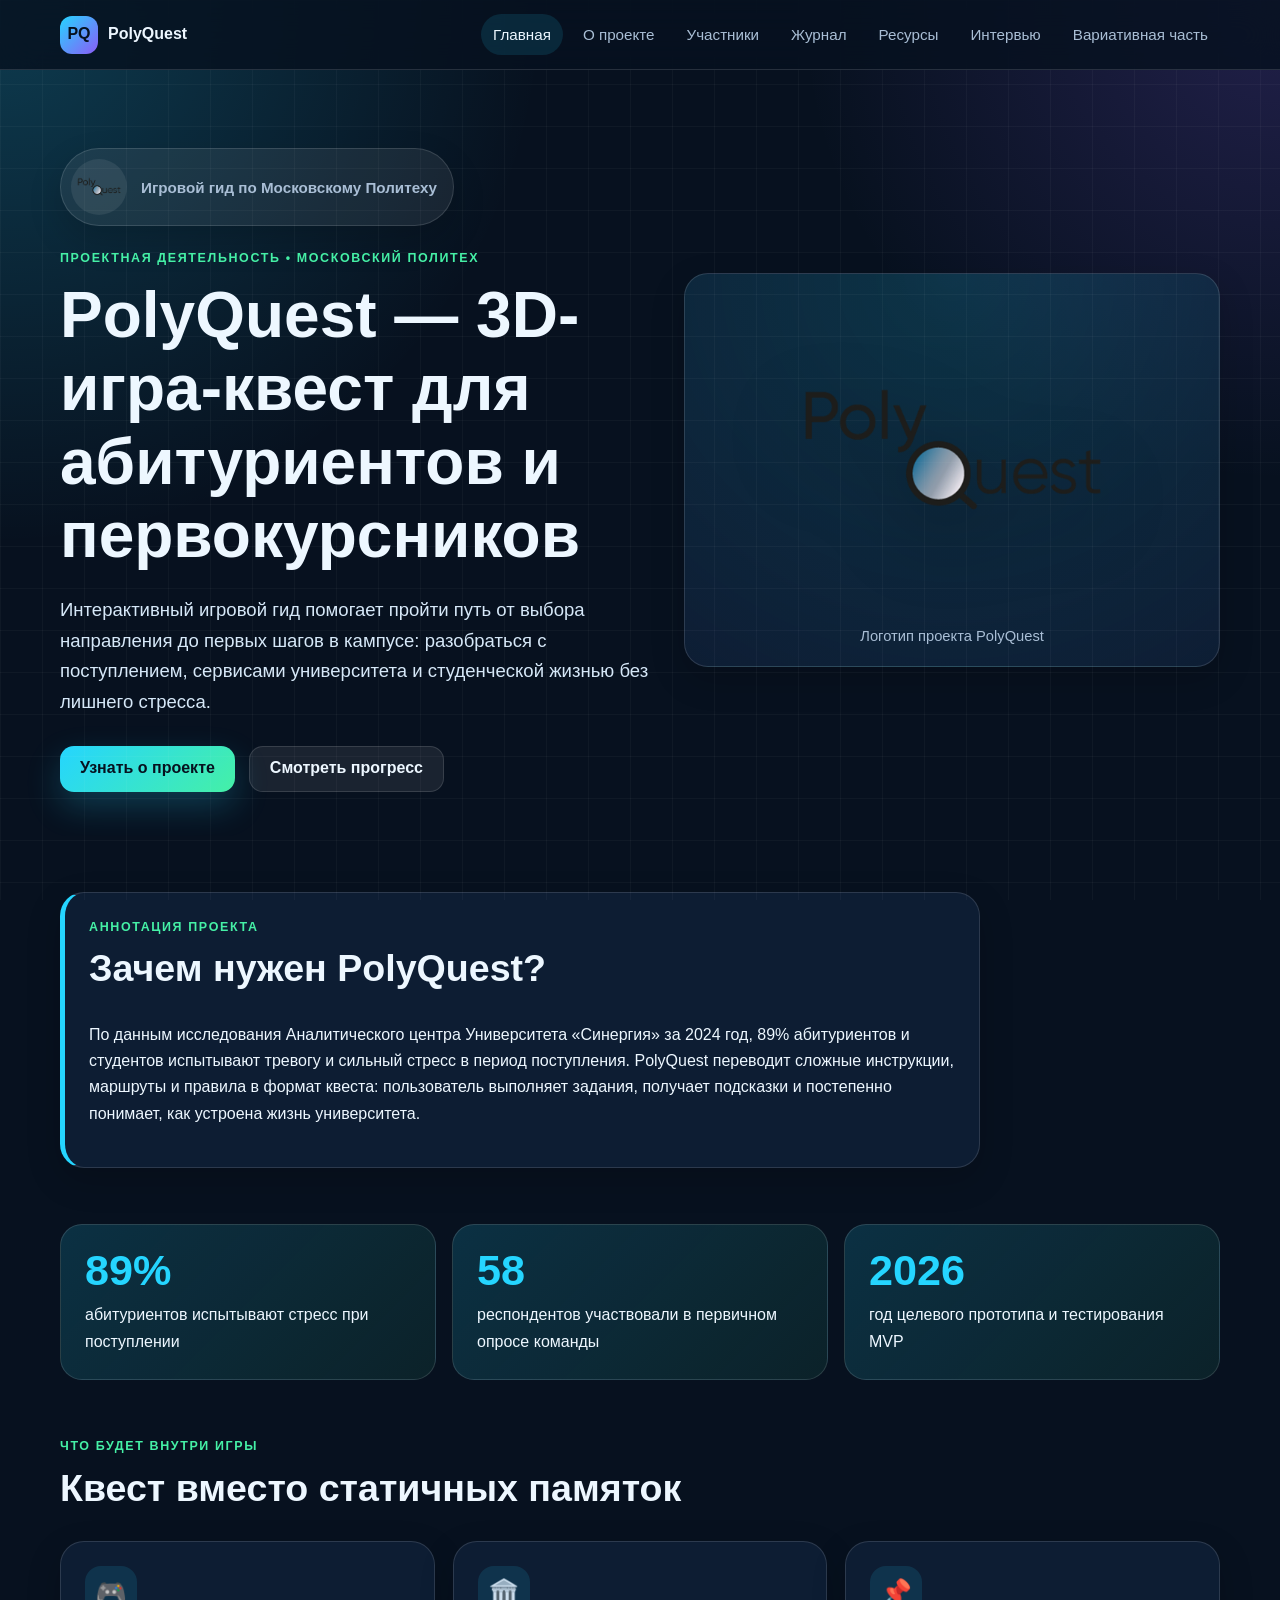
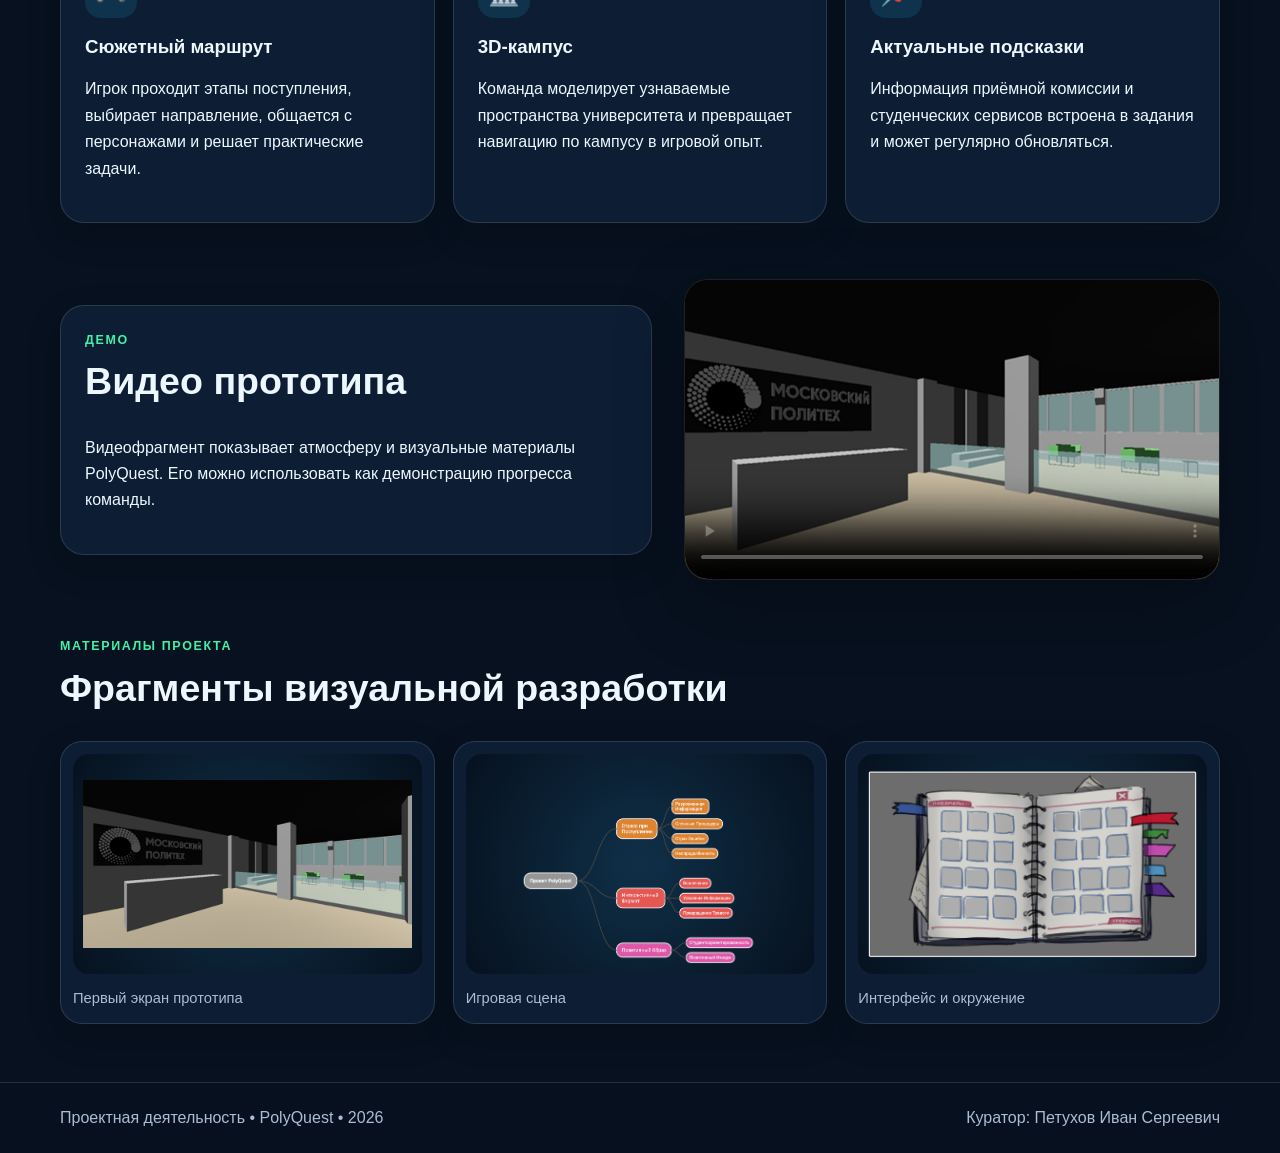
==== commit 67ec88e8: "Полная готовность к защите" ====
--- a/site/index.html
+++ b/site/index.html
@@ -28,6 +28,9 @@
                         <li>
                           <a href="resources.html">Ресурсы</a>
                           </li>
+                          <li>
+                            <a href="interview.html">Интервью</a>
+                            </li>
                           <li>
                             <a href="variable.html">Вариативная часть</a>
                             </li>
--- a/site/css/style.css
+++ b/site/css/style.css
@@ -159,7 +159,7 @@
   border:1px solid var(--border);
   box-shadow:none}
 
-.content,.card,.resource-card,.post-card,.hero-shot,.media-card {
+.content,.card,.resource-card,.post-card,.hero-shot,.media-card,.interview-card {
   background:var(--surface);
   border:1px solid var(--border);
   border-radius:24px;
@@ -325,6 +325,47 @@
   display:block;
   object-fit:cover}
 
+.interview-intro {
+  align-items:stretch}
+
+.interview-list {
+  display:grid;
+  gap:22px}
+
+.interview-card {
+  position:relative;
+  overflow:hidden}
+
+.interview-card:before {
+  content:"";
+  position:absolute;
+  inset:0 auto 0 0;
+  width:5px;
+  background:linear-gradient(180deg,var(--accent),var(--accent2))}
+
+.question-number {
+  display:inline-flex;
+  align-items:center;
+  justify-content:center;
+  min-width:46px;
+  height:34px;
+  margin-bottom:14px;
+  border-radius:999px;
+  background:rgba(37,213,255,.14);
+  color:var(--green);
+  font-weight:900;
+  letter-spacing:.08em}
+
+.interview-card blockquote {
+  margin:18px 0;
+  padding:18px 22px;
+  border-left:4px solid var(--green);
+  border-radius:16px;
+  background:rgba(255,255,255,.07);
+  color:#fff;
+  font-size:1.18rem;
+  font-weight:800}
+
 .resource-card ul {
   padding-left:20px}
 
@@ -430,7 +471,7 @@
   padding:7px 9px;
   font-size:.88rem}
 
-.content,.card,.resource-card,.hero-shot,.media-card {
+.content,.card,.resource-card,.hero-shot,.media-card,.interview-card {
   padding:18px;
   border-radius:18px}
 
